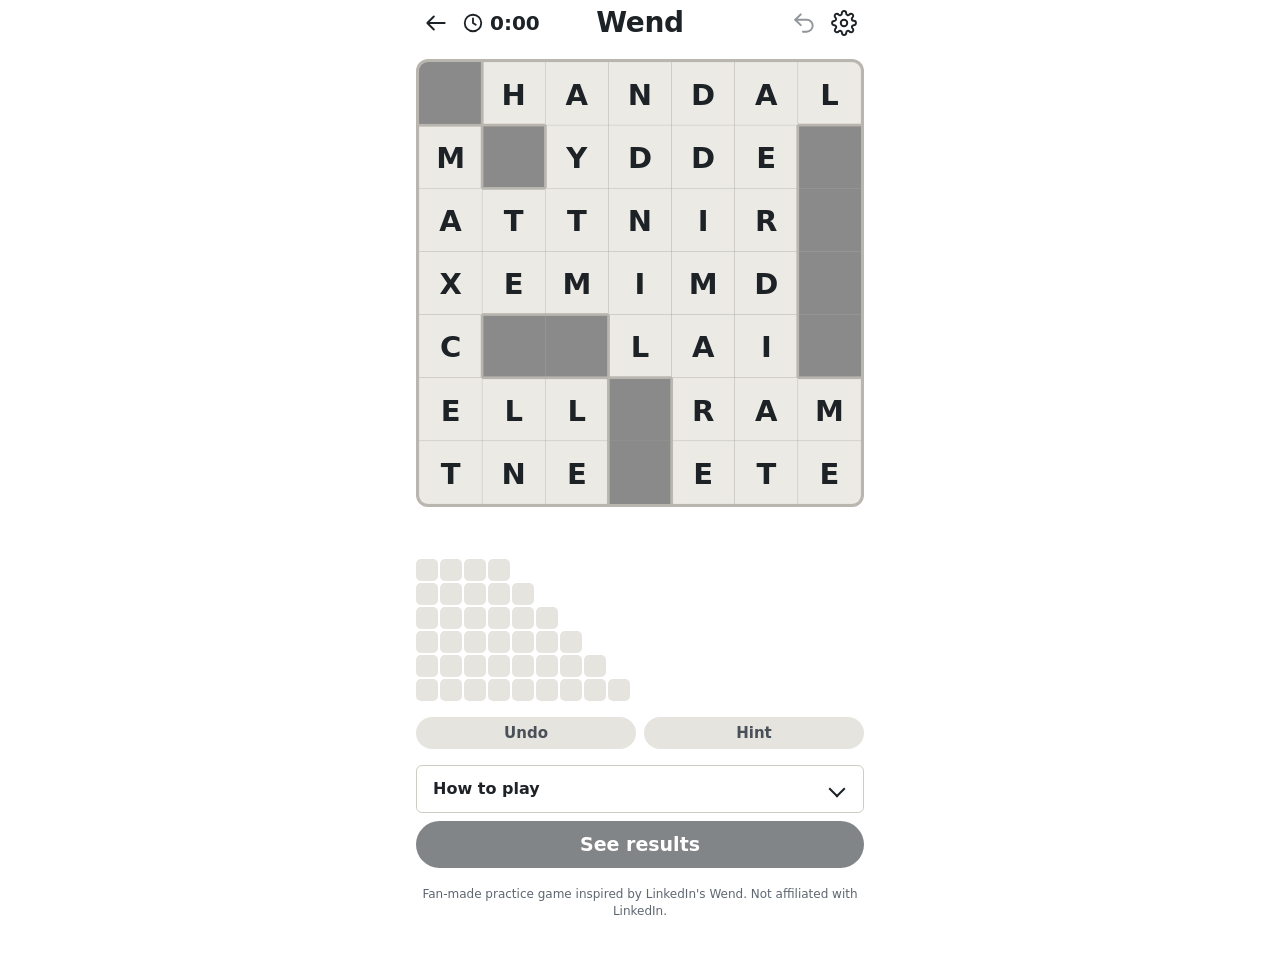
==== index.html @ 080f56b4 "Fix unsolvable boards: answers must be traceable only along their own tiles A word could be spelled " ====
<!doctype html>
<html lang="en">
<head>
<meta charset="utf-8">
<meta name="viewport" content="width=device-width, initial-scale=1, viewport-fit=cover">
<title>Wend</title>
<meta name="description" content="A daily word-path puzzle. Trace words through the grid so every tile is used exactly once.">
<meta name="color-scheme" content="dark light">
<link rel="stylesheet" href="src/style.css">
</head>
<body>
<main class="app">
  <header class="top">
    <div class="left">
      <button id="backBtn" class="icon-btn" aria-label="Choose puzzle">
        <svg viewBox="0 0 24 24" width="26" height="26" fill="none" stroke="currentColor" stroke-width="1.8" stroke-linecap="round" stroke-linejoin="round" aria-hidden="true"><path d="M20 12H4M10 6l-6 6 6 6"/></svg>
      </button>
      <div class="timer-wrap" aria-label="Elapsed time">
        <svg viewBox="0 0 24 24" width="22" height="22" fill="none" stroke="currentColor" stroke-width="2" stroke-linecap="round" aria-hidden="true"><circle cx="12" cy="12" r="9"/><path d="M12 7v5l3 2"/></svg>
        <span id="timer" class="timer">0:00</span>
      </div>
    </div>
    <h1>Wend</h1>
    <div class="right">
      <button id="undoIcon" class="icon-btn muted" aria-label="Undo">
        <svg viewBox="0 0 24 24" width="26" height="26" fill="none" stroke="currentColor" stroke-width="1.8" stroke-linecap="round" stroke-linejoin="round" aria-hidden="true"><path d="M9 14L4 9l5-5"/><path d="M4 9h10.5a5.5 5.5 0 0 1 0 11H11"/></svg>
      </button>
      <button id="settingsBtn" class="icon-btn" aria-label="Settings and puzzle choice">
        <svg viewBox="0 0 24 24" width="26" height="26" fill="none" stroke="currentColor" stroke-width="1.8" stroke-linecap="round" stroke-linejoin="round" aria-hidden="true"><circle cx="12" cy="12" r="3"/><path d="M19.4 15a1.7 1.7 0 0 0 .3 1.8l.1.1a2 2 0 1 1-2.8 2.8l-.1-.1a1.7 1.7 0 0 0-1.8-.3 1.7 1.7 0 0 0-1 1.5V21a2 2 0 1 1-4 0v-.1a1.7 1.7 0 0 0-1.1-1.5 1.7 1.7 0 0 0-1.8.3l-.1.1a2 2 0 1 1-2.8-2.8l.1-.1a1.7 1.7 0 0 0 .3-1.8 1.7 1.7 0 0 0-1.5-1H3a2 2 0 1 1 0-4h.1a1.7 1.7 0 0 0 1.5-1.1 1.7 1.7 0 0 0-.3-1.8l-.1-.1a2 2 0 1 1 2.8-2.8l.1.1a1.7 1.7 0 0 0 1.8.3H9a1.7 1.7 0 0 0 1-1.5V3a2 2 0 1 1 4 0v.1a1.7 1.7 0 0 0 1 1.5 1.7 1.7 0 0 0 1.8-.3l.1-.1a2 2 0 1 1 2.8 2.8l-.1.1a1.7 1.7 0 0 0-.3 1.8V9a1.7 1.7 0 0 0 1.5 1H21a2 2 0 1 1 0 4h-.1a1.7 1.7 0 0 0-1.5 1z"/></svg>
      </button>
    </div>
  </header>

  <section class="frame" id="frame">
    <svg id="board" class="board" role="group" aria-label="Letter grid"></svg>
    <div id="toast" class="toast" role="status" aria-live="polite"></div>
  </section>

  <p id="current" class="current" aria-live="polite">&nbsp;</p>

  <section id="slots" class="slots" aria-label="Words to find"></section>

  <section class="actions">
    <button id="undoBtn" class="pill">Undo</button>
    <button id="hintBtn" class="pill">Hint</button>
  </section>

  <details class="how">
    <summary>How to play</summary>
    <ul>
      <li>Drag (or tap) neighbouring tiles &mdash; up, down, left or right, never diagonally &mdash; to trace a word.</li>
      <li>The tiles under the grid show how many words to find and how long each is.</li>
      <li>Every open tile must be used <b>exactly once</b>. No overlaps, no leftovers.</li>
      <li>When you let go, a real word of a free length locks in. Tap a placed word to take it back.</li>
      <li>Tap mode: tap tiles to build a path, then tap the last tile again (or press Enter) to submit.</li>
    </ul>
  </details>

  <button id="resultsBtn" class="results" disabled>See results</button>
  <p class="foot">Fan-made practice game inspired by LinkedIn's Wend. Not affiliated with LinkedIn.</p>
</main>

<dialog id="settingsDlg">
  <h2>Puzzle</h2>
  <nav class="modes" id="modes" aria-label="Puzzle mode">
    <button data-mode="daily" class="active">Daily</button>
    <button data-mode="easy">Easy</button>
    <button data-mode="medium">Medium</button>
    <button data-mode="hard">Hard</button>
  </nav>
  <div class="dlg-actions">
    <button id="newBtn" hidden>New puzzle</button>
    <form method="dialog"><button>Close</button></form>
  </div>
</dialog>

<dialog id="winDlg">
  <h2>Solved!</h2>
  <p id="winStats"></p>
  <pre id="shareText" class="share"></pre>
  <div class="dlg-actions">
    <button id="shareBtn" class="primary">Copy result</button>
    <form method="dialog"><button>Close</button></form>
  </div>
</dialog>

<script src="data/words.js"></script>
<script src="data/puzzles.js"></script>
<script src="src/generator.js"></script>
<script src="src/game.js"></script>
</body>
</html>
---- src/style.css ----
:root {
  --bg: #ffffff;
  --outer: #ffffff;
  --text: #1d2226;
  --muted: #5e6670;
  --surface: #f3f2ef;
  --pill: #e6e4df;
  --pill-text: #4a5058;
  --line: #cfccc5;
  --frame: #b9b6af;
  --cell: #eceae5;
  --grid: rgba(0, 0, 0, .08);
  --blocked: #8a8a8a;
  --letter: #1d2226;
  --on-pill: #14181c;
  --ok: #1a9a78;
  --accent: #0a66c2;
  --accent-text: #fff;
  --results-bg: #1d2226;
  --results-text: #fff;
  --c0: #00b4d8; --c1: #f58a00; --c2: #a259e6; --c3: #4fbf1a; --c4: #f43f6e; --c5: #6b6bf2;
}
@media (prefers-color-scheme: dark) {
  :root {
    --outer: #000; --bg: #1b1f23; --text: #f1f3f5; --muted: #9aa4af; --surface: #23282d; --pill: #34383d; --pill-text: #8d949c;
    --line: #3a4046; --frame: #e8e8e8; --cell: #20252a; --grid: rgba(255, 255, 255, .08); --blocked: #6b6b6b;
    --letter: #f1f3f5; --ok: #38d9a9; --accent: #70b5f9; --accent-text: #0b1f33;
    --results-bg: #c4c5c7; --results-text: #14181c;
  }
}
/* Region tint behind each word: its colour mixed into the page background. */
:root { --t0: color-mix(in srgb, var(--c0) 30%, var(--bg)); --t1: color-mix(in srgb, var(--c1) 30%, var(--bg));
        --t2: color-mix(in srgb, var(--c2) 30%, var(--bg)); --t3: color-mix(in srgb, var(--c3) 30%, var(--bg));
        --t4: color-mix(in srgb, var(--c4) 30%, var(--bg)); --t5: color-mix(in srgb, var(--c5) 30%, var(--bg)); }

* { box-sizing: border-box; }
html, body { margin: 0; background: var(--outer); color: var(--text); }
body { font: 16px/1.4 system-ui, -apple-system, "Segoe UI", Roboto, sans-serif; -webkit-tap-highlight-color: transparent; }

.app { max-width: 480px; min-height: 100vh; margin: 0 auto; padding: 0 16px 24px; padding-bottom: calc(24px + env(safe-area-inset-bottom)); background: var(--bg); border-radius: 16px 16px 0 0; }

.top { position: relative; display: flex; align-items: center; justify-content: space-between; height: 46px; margin-bottom: 13px; }
.top .left, .top .right { display: flex; align-items: center; gap: 4px; }
.top .right { justify-self: end; gap: 0; }
h1 { position: absolute; left: 50%; top: 50%; transform: translate(-50%, -50%); margin: 0; font-size: 28px; font-weight: 800; letter-spacing: -0.01em; }
.timer-wrap { display: flex; align-items: center; gap: 6px; margin-left: 2px; color: var(--text); }
.timer { font-size: 20px; font-weight: 700; font-variant-numeric: tabular-nums; }
.icon-btn { width: 40px; height: 40px; border: 0; background: transparent; color: var(--text); cursor: pointer; display: grid; place-items: center; border-radius: 50%; padding: 0; }
.icon-btn.muted { color: var(--pill-text); }
.icon-btn:disabled { opacity: .6; cursor: default; }

.frame { position: relative; padding: 3px; background: var(--frame); border-radius: 12px; touch-action: none; margin-top: 0; }
.board { display: block; width: 100%; height: auto; border-radius: 9px; overflow: hidden; user-select: none; -webkit-user-select: none; background: var(--frame); }
.board > *:not(.tile), .board text, .board g { pointer-events: none; }
.board .tile { stroke: var(--grid); stroke-width: 1; }
.board .tile.blocked { stroke: none; }
.board .tile.blocked { stroke: none; }
.board .pill-path { fill: none; stroke-width: 64; stroke-linecap: round; stroke-linejoin: round; }
.board .pill-dot { stroke: none; }
.board .ring { fill: none; stroke-width: 3; }
.board .chev { fill: none; stroke: var(--on-pill); stroke-opacity: .55; stroke-width: 5; stroke-linecap: round; stroke-linejoin: round; }
.board .letter { font: 800 46px system-ui, -apple-system, "Segoe UI", Roboto, sans-serif; text-anchor: middle; dominant-baseline: central; fill: var(--letter); }
.board .letter.on { fill: var(--on-pill); }
.board .badge-bg { fill: var(--bg); stroke-width: 5; }
.board .badge-check { fill: none; stroke: var(--ok); stroke-width: 6; stroke-linecap: round; stroke-linejoin: round; }
.board .hint-ring { fill: none; stroke: var(--accent); stroke-width: 6; stroke-dasharray: 14 10; }
.board .trace { opacity: .9; }
.board .shake { animation: shake .3s; }
@keyframes shake { 25% { transform: translateX(-6px); } 75% { transform: translateX(6px); } }
@media (prefers-reduced-motion: reduce) { .board .shake { animation: none; } }

.toast {
  position: absolute; left: 50%; top: calc(100% + 8px); transform: translateX(-50%); z-index: 2; padding: 6px 14px;
  background: var(--text); color: var(--bg); border-radius: 999px; font-size: 14px; font-weight: 600;
  opacity: 0; pointer-events: none; transition: opacity .15s; white-space: nowrap;
}
.toast.show { opacity: 1; }

.current { height: 30px; margin: 22px 0 0; text-align: center; font-size: 18px; font-weight: 800; letter-spacing: .14em; }

.slots { display: flex; flex-direction: column; gap: 2px; align-items: flex-start; min-height: 40px; }
.slot { display: flex; align-items: center; gap: 2px; padding: 0; border: 0; background: none; font: inherit; color: inherit; cursor: default; }
.slot .cell { width: 22px; height: 22px; border-radius: 5px; background: var(--pill); display: grid; place-items: center; font-weight: 800; font-size: 14px; line-height: 1; color: var(--on-pill); }
.slot.filled { cursor: pointer; }
.slot .check { width: 16px; height: 16px; margin-left: 8px; color: var(--ok); }

.actions { display: flex; gap: 8px; margin-top: 16px; }
.pill { flex: 1; height: 32px; border-radius: 999px; border: 0; background: var(--pill); color: var(--pill-text); font: inherit; font-weight: 700; font-size: 15px; cursor: pointer; padding: 0; }
.pill:hover:not(:disabled) { color: var(--text); }
.pill:disabled { cursor: default; }

.how { margin-top: 16px; border: 1px solid var(--line); border-radius: 6px; padding: 0 16px; }
.how summary { min-height: 46px; display: flex; align-items: center; justify-content: space-between; font-weight: 700; font-size: 16px; cursor: pointer; list-style: none; }
.how summary::-webkit-details-marker { display: none; }
.how summary::after { content: ""; width: 10px; height: 10px; border-right: 2px solid currentColor; border-bottom: 2px solid currentColor; transform: rotate(45deg); margin-right: 4px; transition: transform .15s; }
.how[open] summary::after { transform: rotate(-135deg); }
.how ul { margin: 0 0 14px; padding-left: 20px; color: var(--muted); font-size: 15px; }

.results { display: block; width: 100%; margin-top: 8px; height: 47px; border: 0; border-radius: 999px; background: var(--results-bg); color: var(--results-text); font: inherit; font-weight: 800; font-size: 19px; cursor: pointer; padding: 0; }
.results:disabled { opacity: .55; cursor: default; }
.foot { color: var(--muted); font-size: 12px; text-align: center; margin-top: 18px; }

button:focus-visible, summary:focus-visible { outline: 3px solid var(--accent); outline-offset: 2px; }

dialog { border: 1px solid var(--line); border-radius: 16px; background: var(--surface); color: var(--text); max-width: min(92vw, 420px); padding: 20px; }
dialog::backdrop { background: rgba(0, 0, 0, .6); }
dialog h2 { margin-top: 0; }
.modes { display: grid; grid-template-columns: 1fr 1fr; gap: 8px; margin-bottom: 14px; }
.modes button, .dlg-actions button { min-height: 44px; padding: 8px 14px; border-radius: 999px; border: 0; background: var(--pill); color: var(--text); font: inherit; font-weight: 600; cursor: pointer; width: 100%; }
.modes button.active, button.primary { background: var(--accent); color: var(--accent-text); }
.dlg-actions { display: flex; gap: 8px; }
.dlg-actions form { flex: 1; display: flex; }
.share { background: var(--bg); padding: 12px; border-radius: 10px; white-space: pre-wrap; font: 14px/1.5 ui-monospace, monospace; }
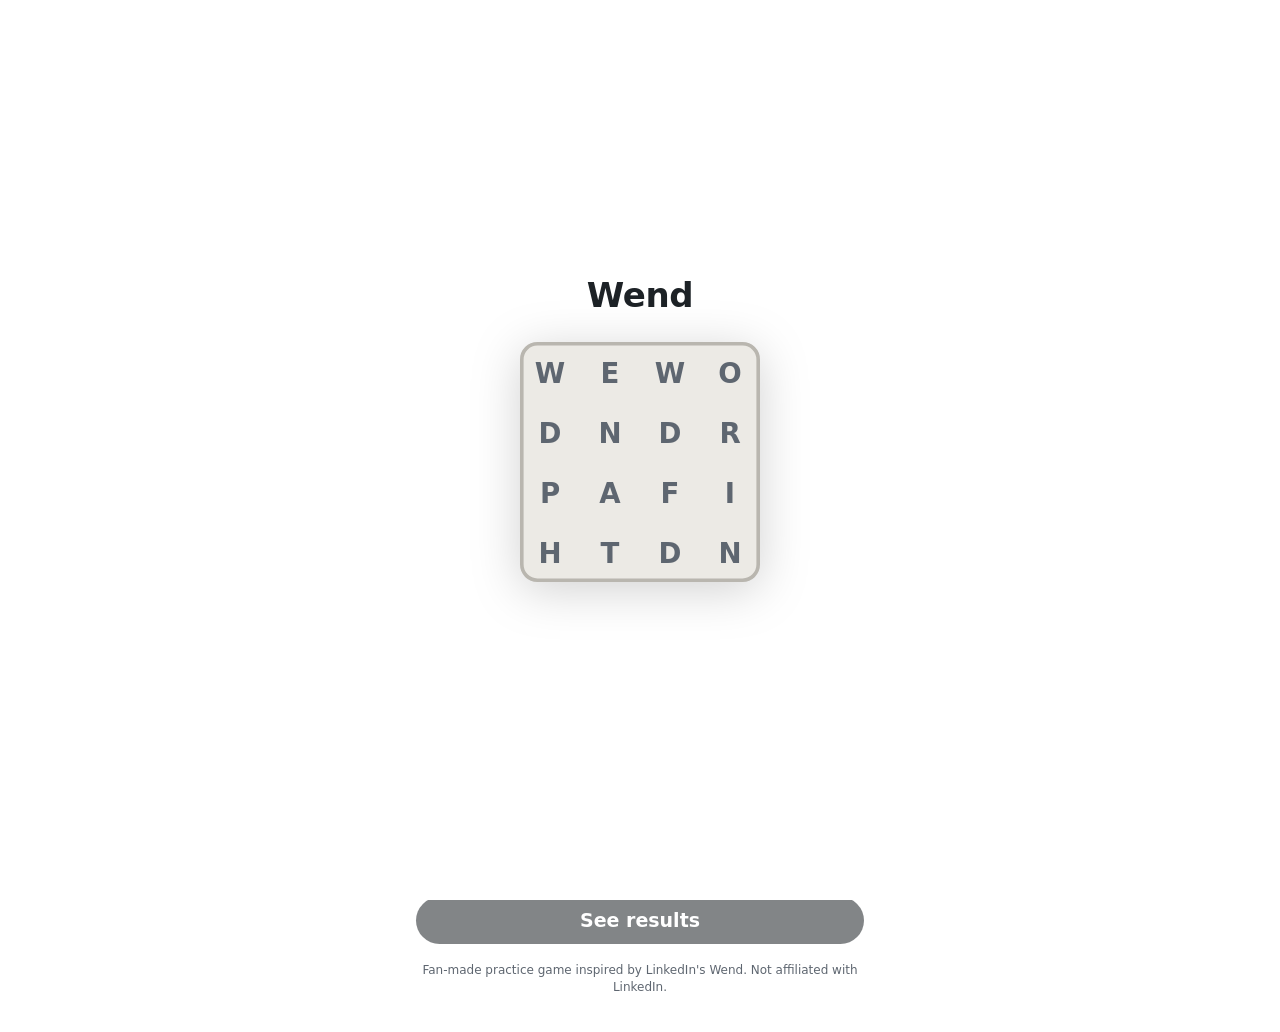
==== commit b3b06155: "Engaging UI: loading screen, easier drag, installable app, no blurry top - Loading screen: four word" ====
--- a/index.html
+++ b/index.html
@@ -2,14 +2,79 @@
 <html lang="en">
 <head>
 <meta charset="utf-8">
-<meta name="viewport" content="width=device-width, initial-scale=1, viewport-fit=cover">
+<meta name="viewport" content="width=device-width, initial-scale=1, viewport-fit=cover, user-scalable=no">
 <title>Wend</title>
 <meta name="description" content="A daily word-path puzzle. Trace words through the grid so every tile is used exactly once.">
 <meta name="color-scheme" content="dark light">
+<meta name="theme-color" content="#ffffff" media="(prefers-color-scheme: light)">
+<meta name="theme-color" content="#1b1f23" media="(prefers-color-scheme: dark)">
+<!-- Installed web app (Add to Home Screen): full screen, content drawn under a see-through status bar -->
+<meta name="apple-mobile-web-app-capable" content="yes">
+<meta name="mobile-web-app-capable" content="yes">
+<meta name="apple-mobile-web-app-title" content="Wend">
+<meta name="apple-mobile-web-app-status-bar-style" content="black-translucent">
+<link rel="manifest" href="manifest.webmanifest">
+<link rel="icon" type="image/png" href="icons/icon-192.png">
+<link rel="apple-touch-icon" href="icons/apple-touch-icon.png">
 <link rel="stylesheet" href="src/style.css">
+<script>
+  // Installed-app mode always uses the dark look (the status bar text is light there).
+  if (window.navigator.standalone || (window.matchMedia && matchMedia('(display-mode: standalone)').matches)) {
+    document.documentElement.classList.add('standalone', 'dark');
+  }
+</script>
 </head>
 <body>
-<main class="app">
+
+<!-- Loading screen: four words wend around a 4x4 board, one colour at a time, until every tile is used. -->
+<div id="loader" class="loader" role="status" aria-live="polite">
+  <div class="loader-inner">
+    <div class="loader-title">Wend</div>
+    <svg class="loader-board" viewBox="0 0 400 400" aria-hidden="true">
+      <rect x="3" y="3" width="394" height="394" rx="26" class="lb-frame"/>
+      <g class="lb lb0">
+        <rect x="0" y="0" width="200" height="200" class="lb-tint t0"/>
+        <polyline pathLength="1" points="50,50 150,50 150,150 50,150" class="lb-snake s0"/>
+        <text x="50" y="52">W</text>
+        <text x="150" y="52">E</text>
+        <text x="150" y="152">N</text>
+        <text x="50" y="152">D</text>
+      </g>
+      <g class="lb lb1">
+        <rect x="200" y="0" width="200" height="200" class="lb-tint t1"/>
+        <polyline pathLength="1" points="250,50 350,50 350,150 250,150" class="lb-snake s1"/>
+        <text x="250" y="52">W</text>
+        <text x="350" y="52">O</text>
+        <text x="350" y="152">R</text>
+        <text x="250" y="152">D</text>
+      </g>
+      <g class="lb lb2">
+        <rect x="0" y="200" width="200" height="200" class="lb-tint t2"/>
+        <polyline pathLength="1" points="50,250 150,250 150,350 50,350" class="lb-snake s2"/>
+        <text x="50" y="252">P</text>
+        <text x="150" y="252">A</text>
+        <text x="150" y="352">T</text>
+        <text x="50" y="352">H</text>
+      </g>
+      <g class="lb lb3">
+        <rect x="200" y="200" width="200" height="200" class="lb-tint t3"/>
+        <polyline pathLength="1" points="250,250 350,250 350,350 250,350" class="lb-snake s3"/>
+        <text x="250" y="252">F</text>
+        <text x="350" y="252">I</text>
+        <text x="350" y="352">N</text>
+        <text x="250" y="352">D</text>
+      </g>
+    </svg>
+    <div class="loader-tag" aria-hidden="true">
+      <span>Wending your words&hellip;</span>
+      <span>Hiding the decoys&hellip;</span>
+      <span>Bending the paths&hellip;</span>
+      <span>Using every tile once&hellip;</span>
+    </div>
+  </div>
+</div>
+
+<main class="app" id="app">
   <header class="top">
     <div class="left">
       <button id="backBtn" class="icon-btn" aria-label="Choose puzzle">
@@ -31,12 +96,22 @@
     </div>
   </header>
 
+  <div class="progress" aria-live="polite">
+    <div id="progBar" class="prog-bar" aria-hidden="true"></div>
+    <span id="progText" class="prog-text"></span>
+  </div>
+
   <section class="frame" id="frame">
     <svg id="board" class="board" role="group" aria-label="Letter grid"></svg>
     <div id="toast" class="toast" role="status" aria-live="polite"></div>
   </section>
 
-  <p id="current" class="current" aria-live="polite">&nbsp;</p>
+  <div class="current-row">
+    <p id="current" class="current" aria-live="polite">Drag across tiles to spell a word</p>
+    <button id="clearChip" class="clear-chip" aria-label="Clear current word" hidden>
+      <svg viewBox="0 0 24 24" width="16" height="16" fill="none" stroke="currentColor" stroke-width="3" stroke-linecap="round" aria-hidden="true"><path d="M6 6l12 12M18 6L6 18"/></svg>
+    </button>
+  </div>
 
   <section id="slots" class="slots" aria-label="Words to find"></section>
 
@@ -48,17 +123,19 @@
   <details class="how">
     <summary>How to play</summary>
     <ul>
-      <li>Drag (or tap) neighbouring tiles &mdash; up, down, left or right, never diagonally &mdash; to trace a word.</li>
-      <li>The tiles under the grid show how many words to find and how long each is.</li>
-      <li>Every open tile must be used <b>exactly once</b>. No overlaps, no leftovers.</li>
-      <li>When you let go, a real word of a free length locks in. Tap a placed word to take it back.</li>
-      <li>Tap mode: tap tiles to build a path, then tap the last tile again (or press Enter) to submit.</li>
+      <li>Drag across neighbouring tiles &mdash; up, down, left or right, never diagonally &mdash; and let go to place the word.</li>
+      <li>It fills the slot with that many letters. Only the <b>correct</b> word gets a green check and locks in.</li>
+      <li>Every open tile is used <b>exactly once</b>. No overlaps, no leftovers.</li>
+      <li>Wrong word? Tap it (on the board or in its slot) to remove it, or just trace a new one over it.</li>
+      <li>Prefer tapping? Tap tiles one by one, then tap the last tile again to place it.</li>
     </ul>
   </details>
 
   <button id="resultsBtn" class="results" disabled>See results</button>
   <p class="foot">Fan-made practice game inspired by LinkedIn's Wend. Not affiliated with LinkedIn.</p>
 </main>
+
+<canvas id="confetti" class="confetti" aria-hidden="true"></canvas>
 
 <dialog id="settingsDlg">
   <h2>Puzzle</h2>
@@ -68,6 +145,10 @@
     <button data-mode="medium">Medium</button>
     <button data-mode="hard">Hard</button>
   </nav>
+  <div class="toggles">
+    <label class="toggle"><input type="checkbox" id="soundToggle" checked><span>Sound</span></label>
+    <label class="toggle"><input type="checkbox" id="hapticToggle" checked><span>Vibration</span></label>
+  </div>
   <div class="dlg-actions">
     <button id="newBtn" hidden>New puzzle</button>
     <form method="dialog"><button>Close</button></form>
--- a/src/style.css
+++ b/src/style.css
@@ -1,6 +1,5 @@
 :root {
   --bg: #ffffff;
-  --outer: #ffffff;
   --text: #1d2226;
   --muted: #5e6670;
   --surface: #f3f2ef;
@@ -22,72 +21,119 @@
 }
 @media (prefers-color-scheme: dark) {
   :root {
-    --outer: #000; --bg: #1b1f23; --text: #f1f3f5; --muted: #9aa4af; --surface: #23282d; --pill: #34383d; --pill-text: #8d949c;
+    --bg: #1b1f23; --text: #f1f3f5; --muted: #9aa4af; --surface: #23282d; --pill: #34383d; --pill-text: #8d949c;
     --line: #3a4046; --frame: #e8e8e8; --cell: #20252a; --grid: rgba(255, 255, 255, .08); --blocked: #6b6b6b;
     --letter: #f1f3f5; --ok: #38d9a9; --accent: #70b5f9; --accent-text: #0b1f33;
     --results-bg: #c4c5c7; --results-text: #14181c;
   }
 }
+/* Installed app: always dark (the status bar text is light there). */
+:root.dark {
+  --bg: #1b1f23; --text: #f1f3f5; --muted: #9aa4af; --surface: #23282d; --pill: #34383d; --pill-text: #8d949c;
+  --line: #3a4046; --frame: #e8e8e8; --cell: #20252a; --grid: rgba(255, 255, 255, .08); --blocked: #6b6b6b;
+  --letter: #f1f3f5; --ok: #38d9a9; --accent: #70b5f9; --accent-text: #0b1f33;
+  --results-bg: #c4c5c7; --results-text: #14181c; color-scheme: dark;
+}
 /* Region tint behind each word: its colour mixed into the page background. */
-:root { --t0: color-mix(in srgb, var(--c0) 30%, var(--bg)); --t1: color-mix(in srgb, var(--c1) 30%, var(--bg));
-        --t2: color-mix(in srgb, var(--c2) 30%, var(--bg)); --t3: color-mix(in srgb, var(--c3) 30%, var(--bg));
-        --t4: color-mix(in srgb, var(--c4) 30%, var(--bg)); --t5: color-mix(in srgb, var(--c5) 30%, var(--bg)); }
+:root, :root.dark { --t0: color-mix(in srgb, var(--c0) 30%, var(--bg)); --t1: color-mix(in srgb, var(--c1) 30%, var(--bg));
+  --t2: color-mix(in srgb, var(--c2) 30%, var(--bg)); --t3: color-mix(in srgb, var(--c3) 30%, var(--bg));
+  --t4: color-mix(in srgb, var(--c4) 30%, var(--bg)); --t5: color-mix(in srgb, var(--c5) 30%, var(--bg)); }
 
 * { box-sizing: border-box; }
-html, body { margin: 0; background: var(--outer); color: var(--text); }
-body { font: 16px/1.4 system-ui, -apple-system, "Segoe UI", Roboto, sans-serif; -webkit-tap-highlight-color: transparent; }
-
-.app { max-width: 480px; min-height: 100vh; margin: 0 auto; padding: 0 16px 24px; padding-bottom: calc(24px + env(safe-area-inset-bottom)); background: var(--bg); border-radius: 16px 16px 0 0; }
-
-.top { position: relative; display: flex; align-items: center; justify-content: space-between; height: 46px; margin-bottom: 13px; }
-.top .left, .top .right { display: flex; align-items: center; gap: 4px; }
-.top .right { justify-self: end; gap: 0; }
-h1 { position: absolute; left: 50%; top: 50%; transform: translate(-50%, -50%); margin: 0; font-size: 28px; font-weight: 800; letter-spacing: -0.01em; }
+html { background: var(--bg); -webkit-text-size-adjust: 100%; overscroll-behavior: none; }
+body { margin: 0; background: var(--bg); color: var(--text); overscroll-behavior: none;
+  font: 16px/1.4 system-ui, -apple-system, "Segoe UI", Roboto, sans-serif; -webkit-font-smoothing: antialiased;
+  -webkit-tap-highlight-color: transparent; -webkit-touch-callout: none; }
+button, .frame, .slots { touch-action: manipulation; }
+
+/* The safe-area inset keeps the header clear of the clock/notch when installed as an app. */
+.app { max-width: 480px; min-height: 100vh; min-height: 100dvh; margin: 0 auto; background: var(--bg);
+  padding: env(safe-area-inset-top) 16px calc(24px + env(safe-area-inset-bottom)); }
+
+/* Header. The title is centred with flexbox (no transform), so text stays pixel-sharp. */
+.top { position: relative; display: flex; align-items: center; justify-content: space-between; height: 56px; margin-bottom: 4px; }
+.top .left, .top .right { display: flex; align-items: center; gap: 4px; position: relative; z-index: 1; }
+.top .right { gap: 0; }
+h1 { position: absolute; inset: 0; margin: 0; display: flex; align-items: center; justify-content: center; pointer-events: none;
+  font-size: 28px; font-weight: 800; letter-spacing: -0.01em; }
 .timer-wrap { display: flex; align-items: center; gap: 6px; margin-left: 2px; color: var(--text); }
 .timer { font-size: 20px; font-weight: 700; font-variant-numeric: tabular-nums; }
-.icon-btn { width: 40px; height: 40px; border: 0; background: transparent; color: var(--text); cursor: pointer; display: grid; place-items: center; border-radius: 50%; padding: 0; }
+.icon-btn { width: 44px; height: 44px; border: 0; background: transparent; color: var(--text); cursor: pointer; display: grid; place-items: center; border-radius: 50%; padding: 0; transition: transform .1s, opacity .15s; }
+.icon-btn:active { transform: scale(.9); }
 .icon-btn.muted { color: var(--pill-text); }
-.icon-btn:disabled { opacity: .6; cursor: default; }
-
-.frame { position: relative; padding: 3px; background: var(--frame); border-radius: 12px; touch-action: none; margin-top: 0; }
+.icon-btn:disabled { opacity: .45; cursor: default; }
+.icon-btn:not(.muted):not(:disabled), .icon-btn.muted:not(:disabled) { opacity: 1; }
+#undoIcon:not(:disabled) { color: var(--text); }
+
+/* Progress: one segment per word, filled in that word's colour when found. */
+.progress { display: flex; align-items: center; gap: 10px; margin: 2px 2px 12px; }
+.prog-bar { flex: 1; display: flex; gap: 4px; }
+.prog-bar i { flex: 1; height: 6px; border-radius: 3px; background: var(--pill); transition: background .3s, transform .3s; }
+.prog-bar i.on { transform: scaleY(1.35); }
+.prog-text { font-size: 13px; font-weight: 700; color: var(--muted); font-variant-numeric: tabular-nums; min-width: 78px; text-align: right; }
+
+.frame { position: relative; padding: 3px; background: var(--frame); border-radius: 12px; touch-action: none; cursor: pointer; }
 .board { display: block; width: 100%; height: auto; border-radius: 9px; overflow: hidden; user-select: none; -webkit-user-select: none; background: var(--frame); }
 .board > *:not(.tile), .board text, .board g { pointer-events: none; }
-.board .tile { stroke: var(--grid); stroke-width: 1; }
-.board .tile.blocked { stroke: none; }
+.board .tile { stroke: var(--grid); stroke-width: 1; transition: fill .2s; }
 .board .tile.blocked { stroke: none; }
 .board .pill-path { fill: none; stroke-width: 64; stroke-linecap: round; stroke-linejoin: round; }
 .board .pill-dot { stroke: none; }
 .board .ring { fill: none; stroke-width: 3; }
 .board .chev { fill: none; stroke: var(--on-pill); stroke-opacity: .55; stroke-width: 5; stroke-linecap: round; stroke-linejoin: round; }
-.board .letter { font: 800 46px system-ui, -apple-system, "Segoe UI", Roboto, sans-serif; text-anchor: middle; dominant-baseline: central; fill: var(--letter); }
+.board .letter { font: 800 46px system-ui, -apple-system, "Segoe UI", Roboto, sans-serif; text-anchor: middle; dominant-baseline: central; fill: var(--letter); transform-box: fill-box; transform-origin: center; }
 .board .letter.on { fill: var(--on-pill); }
 .board .badge-bg { fill: var(--bg); stroke-width: 5; }
 .board .badge-check { fill: none; stroke: var(--ok); stroke-width: 6; stroke-linecap: round; stroke-linejoin: round; }
-.board .hint-ring { fill: none; stroke: var(--accent); stroke-width: 6; stroke-dasharray: 14 10; }
-.board .trace { opacity: .9; }
-.board .shake { animation: shake .3s; }
-@keyframes shake { 25% { transform: translateX(-6px); } 75% { transform: translateX(6px); } }
-@media (prefers-reduced-motion: reduce) { .board .shake { animation: none; } }
+.board .hint-ring { fill: none; stroke: var(--accent); stroke-width: 6; stroke-dasharray: 14 10; animation: hint-pulse 1s ease-in-out infinite; transform-box: fill-box; transform-origin: center; }
+.board .trace { opacity: .92; }
+.board .shake { animation: shake .32s; }
+/* One-shot animations: each is only present in the render right after the event, so it plays once. */
+.board .pop { animation: pill-pop .4s cubic-bezier(.2, .9, .3, 1.2); }
+.board .bounce { animation: bounce .35s cubic-bezier(.2, .9, .3, 1.4); }
+.board .enter { animation: enter .22s ease-out; transform-box: fill-box; transform-origin: center; }
+.board .ripple { fill: none; stroke-width: 4; animation: ripple .5s ease-out forwards; transform-box: fill-box; transform-origin: center; }
+.board.win .letter { animation: wave .7s cubic-bezier(.2, .9, .3, 1.4) both; animation-delay: var(--d); }
+@keyframes shake { 20% { transform: translateX(-7px); } 60% { transform: translateX(7px); } }
+@keyframes pill-pop { 0% { stroke-width: 98; opacity: .5; } 100% { stroke-width: 64; opacity: 1; } }
+@keyframes bounce { 40% { transform: scale(1.3); } }
+@keyframes enter { from { transform: scale(.6); opacity: .4; } }
+@keyframes ripple { from { transform: scale(.7); opacity: .9; } to { transform: scale(1.5); opacity: 0; } }
+@keyframes wave { 40% { transform: translateY(-14px) scale(1.25); } }
+@keyframes hint-pulse { 50% { transform: scale(1.1); opacity: .6; } }
 
 .toast {
-  position: absolute; left: 50%; top: calc(100% + 8px); transform: translateX(-50%); z-index: 2; padding: 6px 14px;
+  position: absolute; left: 0; right: 0; margin: 0 auto; width: max-content; max-width: 92%; top: -6px; z-index: 3; padding: 6px 14px;
   background: var(--text); color: var(--bg); border-radius: 999px; font-size: 14px; font-weight: 600;
-  opacity: 0; pointer-events: none; transition: opacity .15s; white-space: nowrap;
-}
-.toast.show { opacity: 1; }
-
-.current { height: 30px; margin: 22px 0 0; text-align: center; font-size: 18px; font-weight: 800; letter-spacing: .14em; }
-
-.slots { display: flex; flex-direction: column; gap: 2px; align-items: flex-start; min-height: 40px; }
-.slot { display: flex; align-items: center; gap: 2px; padding: 0; border: 0; background: none; font: inherit; color: inherit; cursor: default; }
+  opacity: 0; transform: translateY(-96%); pointer-events: none; transition: opacity .15s, transform .15s;
+}
+.toast.show { opacity: 1; transform: translateY(-110%); }
+
+/* Live word chip: takes the colour of the slot the word would fill. */
+.current-row { display: flex; align-items: center; justify-content: center; gap: 8px; height: 40px; margin: 14px 0 6px; }
+.current { margin: 0; padding: 0 16px; line-height: 36px; border-radius: 999px; font-size: 14px; font-weight: 600; color: var(--muted); transition: background .12s, color .12s; }
+.current.active { font-size: 20px; font-weight: 800; letter-spacing: .14em; background: var(--chip, var(--pill)); color: var(--chip-text, var(--text)); }
+.current.active.fits { box-shadow: 0 0 0 3px color-mix(in srgb, var(--chip) 35%, transparent); }
+.clear-chip { width: 36px; height: 36px; border-radius: 50%; border: 0; background: var(--pill); color: var(--text); display: grid; place-items: center; cursor: pointer; animation: enter .18s ease-out; }
+.clear-chip:active { transform: scale(.9); }
+
+.slots { display: flex; flex-direction: column; gap: 3px; align-items: flex-start; min-height: 40px; }
+.slot { display: flex; align-items: center; gap: 2px; padding: 2px 0; border: 0; background: none; font: inherit; color: inherit; cursor: default; border-radius: 8px; }
 .slot .cell { width: 22px; height: 22px; border-radius: 5px; background: var(--pill); display: grid; place-items: center; font-weight: 800; font-size: 14px; line-height: 1; color: var(--on-pill); }
 .slot.filled { cursor: pointer; }
+.slot.wrong .cell { filter: saturate(.5) brightness(.9); }
 .slot .check { width: 16px; height: 16px; margin-left: 8px; color: var(--ok); }
+.slot .x { width: 14px; height: 14px; margin-left: 9px; color: var(--muted); }
+.slot.target .cell { animation: target .8s ease-in-out infinite; }
+.slot.fresh .cell { animation: drop .38s cubic-bezier(.2, .9, .3, 1.3) both; animation-delay: calc(var(--k) * 28ms); }
+.slot.fresh .check { animation: enter .3s .35s ease-out both; }
+@keyframes target { 50% { box-shadow: 0 0 0 2px var(--sc); } }
+@keyframes drop { from { transform: translateY(-10px) scale(.5); opacity: 0; } }
 
 .actions { display: flex; gap: 8px; margin-top: 16px; }
-.pill { flex: 1; height: 32px; border-radius: 999px; border: 0; background: var(--pill); color: var(--pill-text); font: inherit; font-weight: 700; font-size: 15px; cursor: pointer; padding: 0; }
-.pill:hover:not(:disabled) { color: var(--text); }
-.pill:disabled { cursor: default; }
+.pill { flex: 1; height: 40px; border-radius: 999px; border: 0; background: var(--pill); color: var(--text); font: inherit; font-weight: 700; font-size: 16px; cursor: pointer; padding: 0; transition: transform .1s, opacity .15s; }
+.pill:active:not(:disabled) { transform: scale(.97); }
+.pill:disabled { cursor: default; color: var(--pill-text); opacity: .75; }
 
 .how { margin-top: 16px; border: 1px solid var(--line); border-radius: 6px; padding: 0 16px; }
 .how summary { min-height: 46px; display: flex; align-items: center; justify-content: space-between; font-weight: 700; font-size: 16px; cursor: pointer; list-style: none; }
@@ -96,18 +142,78 @@
 .how[open] summary::after { transform: rotate(-135deg); }
 .how ul { margin: 0 0 14px; padding-left: 20px; color: var(--muted); font-size: 15px; }
 
-.results { display: block; width: 100%; margin-top: 8px; height: 47px; border: 0; border-radius: 999px; background: var(--results-bg); color: var(--results-text); font: inherit; font-weight: 800; font-size: 19px; cursor: pointer; padding: 0; }
+.results { display: block; width: 100%; margin-top: 8px; height: 47px; border: 0; border-radius: 999px; background: var(--results-bg); color: var(--results-text); font: inherit; font-weight: 800; font-size: 19px; cursor: pointer; padding: 0; transition: opacity .2s, transform .1s; }
 .results:disabled { opacity: .55; cursor: default; }
+.results.ready { animation: ready 1.4s ease-in-out infinite; }
+@keyframes ready { 50% { transform: scale(1.025); box-shadow: 0 0 0 6px color-mix(in srgb, var(--ok) 30%, transparent); } }
 .foot { color: var(--muted); font-size: 12px; text-align: center; margin-top: 18px; }
 
 button:focus-visible, summary:focus-visible { outline: 3px solid var(--accent); outline-offset: 2px; }
 
 dialog { border: 1px solid var(--line); border-radius: 16px; background: var(--surface); color: var(--text); max-width: min(92vw, 420px); padding: 20px; }
+dialog[open] { animation: dlg .22s ease-out; }
+@keyframes dlg { from { transform: translateY(12px) scale(.97); opacity: 0; } }
 dialog::backdrop { background: rgba(0, 0, 0, .6); }
 dialog h2 { margin-top: 0; }
 .modes { display: grid; grid-template-columns: 1fr 1fr; gap: 8px; margin-bottom: 14px; }
 .modes button, .dlg-actions button { min-height: 44px; padding: 8px 14px; border-radius: 999px; border: 0; background: var(--pill); color: var(--text); font: inherit; font-weight: 600; cursor: pointer; width: 100%; }
 .modes button.active, button.primary { background: var(--accent); color: var(--accent-text); }
+.toggles { display: flex; gap: 18px; margin: 4px 0 16px; }
+.toggle { display: flex; align-items: center; gap: 8px; font-weight: 600; cursor: pointer; }
+.toggle input { width: 20px; height: 20px; accent-color: var(--accent); }
 .dlg-actions { display: flex; gap: 8px; }
 .dlg-actions form { flex: 1; display: flex; }
 .share { background: var(--bg); padding: 12px; border-radius: 10px; white-space: pre-wrap; font: 14px/1.5 ui-monospace, monospace; }
+
+.confetti { position: fixed; inset: 0; width: 100%; height: 100%; pointer-events: none; z-index: 60; }
+
+/* ---------- Loading screen ---------- */
+.loader { position: fixed; inset: 0; z-index: 100; display: grid; place-items: center; background: var(--bg);
+  transition: opacity .5s ease, transform .5s ease; }
+.loader.hide { opacity: 0; transform: scale(1.04); pointer-events: none; }
+.loader.hide * { animation-play-state: paused !important; }
+.loader[hidden] { display: none; }
+.loader-inner { display: flex; flex-direction: column; align-items: center; gap: 22px; padding: 24px; }
+.loader-title { font-size: 34px; font-weight: 800; letter-spacing: -0.01em; }
+.loader-board { width: min(58vw, 240px); height: auto; filter: drop-shadow(0 8px 24px rgba(0, 0, 0, .18)); }
+.lb-frame { fill: var(--cell); stroke: var(--frame); stroke-width: 6; }
+.lb-tint { opacity: 0; }
+.lb-snake { fill: none; stroke-width: 64; stroke-linecap: round; stroke-linejoin: round; stroke-dasharray: 1; stroke-dashoffset: 1; opacity: 0; }
+.lb text { font: 800 46px system-ui, -apple-system, "Segoe UI", Roboto, sans-serif; text-anchor: middle; dominant-baseline: central; fill: var(--muted); }
+.s0 { stroke: var(--c4); } .s1 { stroke: var(--c0); } .s2 { stroke: var(--c2); } .s3 { stroke: var(--c1); }
+.t0 { fill: var(--t4); } .t1 { fill: var(--t0); } .t2 { fill: var(--t2); } .t3 { fill: var(--t1); }
+/* One 3.8s loop: each word wends around its block in turn, then the board resets. */
+.s0 { animation: draw0 3.8s ease-in-out infinite; } .s1 { animation: draw1 3.8s ease-in-out infinite; }
+.s2 { animation: draw2 3.8s ease-in-out infinite; } .s3 { animation: draw3 3.8s ease-in-out infinite; }
+.lb0 .lb-tint { animation: tint0 3.8s infinite; } .lb1 .lb-tint { animation: tint1 3.8s infinite; }
+.lb2 .lb-tint { animation: tint2 3.8s infinite; } .lb3 .lb-tint { animation: tint3 3.8s infinite; }
+.lb0 text { animation: ink0 3.8s infinite; } .lb1 text { animation: ink1 3.8s infinite; }
+.lb2 text { animation: ink2 3.8s infinite; } .lb3 text { animation: ink3 3.8s infinite; }
+@keyframes draw0 { 0%, 4% { stroke-dashoffset: 1; opacity: 0; } 4.5% { opacity: 1; } 18% { stroke-dashoffset: 0; opacity: 1; } 88% { stroke-dashoffset: 0; opacity: 1; } 97%, 100% { stroke-dashoffset: 0; opacity: 0; } }
+@keyframes draw1 { 0%, 22% { stroke-dashoffset: 1; opacity: 0; } 22.5% { opacity: 1; } 36% { stroke-dashoffset: 0; opacity: 1; } 88% { stroke-dashoffset: 0; opacity: 1; } 97%, 100% { stroke-dashoffset: 0; opacity: 0; } }
+@keyframes draw2 { 0%, 40% { stroke-dashoffset: 1; opacity: 0; } 40.5% { opacity: 1; } 54% { stroke-dashoffset: 0; opacity: 1; } 88% { stroke-dashoffset: 0; opacity: 1; } 97%, 100% { stroke-dashoffset: 0; opacity: 0; } }
+@keyframes draw3 { 0%, 58% { stroke-dashoffset: 1; opacity: 0; } 58.5% { opacity: 1; } 72% { stroke-dashoffset: 0; opacity: 1; } 88% { stroke-dashoffset: 0; opacity: 1; } 97%, 100% { stroke-dashoffset: 0; opacity: 0; } }
+@keyframes tint0 { 0%, 14% { opacity: 0; } 20%, 88% { opacity: 1; } 97%, 100% { opacity: 0; } }
+@keyframes tint1 { 0%, 32% { opacity: 0; } 38%, 88% { opacity: 1; } 97%, 100% { opacity: 0; } }
+@keyframes tint2 { 0%, 50% { opacity: 0; } 56%, 88% { opacity: 1; } 97%, 100% { opacity: 0; } }
+@keyframes tint3 { 0%, 68% { opacity: 0; } 74%, 88% { opacity: 1; } 97%, 100% { opacity: 0; } }
+@keyframes ink0 { 0%, 5% { fill: var(--muted); } 12%, 88% { fill: #14181c; } 97%, 100% { fill: var(--muted); } }
+@keyframes ink1 { 0%, 23% { fill: var(--muted); } 30%, 88% { fill: #14181c; } 97%, 100% { fill: var(--muted); } }
+@keyframes ink2 { 0%, 41% { fill: var(--muted); } 48%, 88% { fill: #14181c; } 97%, 100% { fill: var(--muted); } }
+@keyframes ink3 { 0%, 59% { fill: var(--muted); } 66%, 88% { fill: #14181c; } 97%, 100% { fill: var(--muted); } }
+.loader-tag { position: relative; height: 24px; width: 260px; text-align: center; color: var(--muted); font-weight: 600; font-size: 15px; }
+.loader-tag span { position: absolute; left: 0; right: 0; opacity: 0; }
+.loader-tag span:nth-child(1) { animation: tag0 3.8s infinite; } .loader-tag span:nth-child(2) { animation: tag1 3.8s infinite; }
+.loader-tag span:nth-child(3) { animation: tag2 3.8s infinite; } .loader-tag span:nth-child(4) { animation: tag3 3.8s infinite; }
+@keyframes tag0 { 0% { opacity: 1; } 19%, 100% { opacity: 0; } }
+@keyframes tag1 { 0%, 19% { opacity: 0; } 23%, 37% { opacity: 1; } 41%, 100% { opacity: 0; } }
+@keyframes tag2 { 0%, 37% { opacity: 0; } 41%, 55% { opacity: 1; } 59%, 100% { opacity: 0; } }
+@keyframes tag3 { 0%, 55% { opacity: 0; } 59%, 92% { opacity: 1; } 97%, 100% { opacity: 0; } }
+
+@media (prefers-reduced-motion: reduce) {
+  .lb-snake { animation: none !important; opacity: 1; stroke-dashoffset: 0; }
+  .lb-tint { animation: none !important; opacity: 1; }
+  .lb text { animation: none !important; fill: #14181c; }
+  .loader-tag span { animation: none !important; } .loader-tag span:last-child { opacity: 1; }
+  .board *, .slot *, .results, dialog[open], .clear-chip { animation: none !important; }
+}
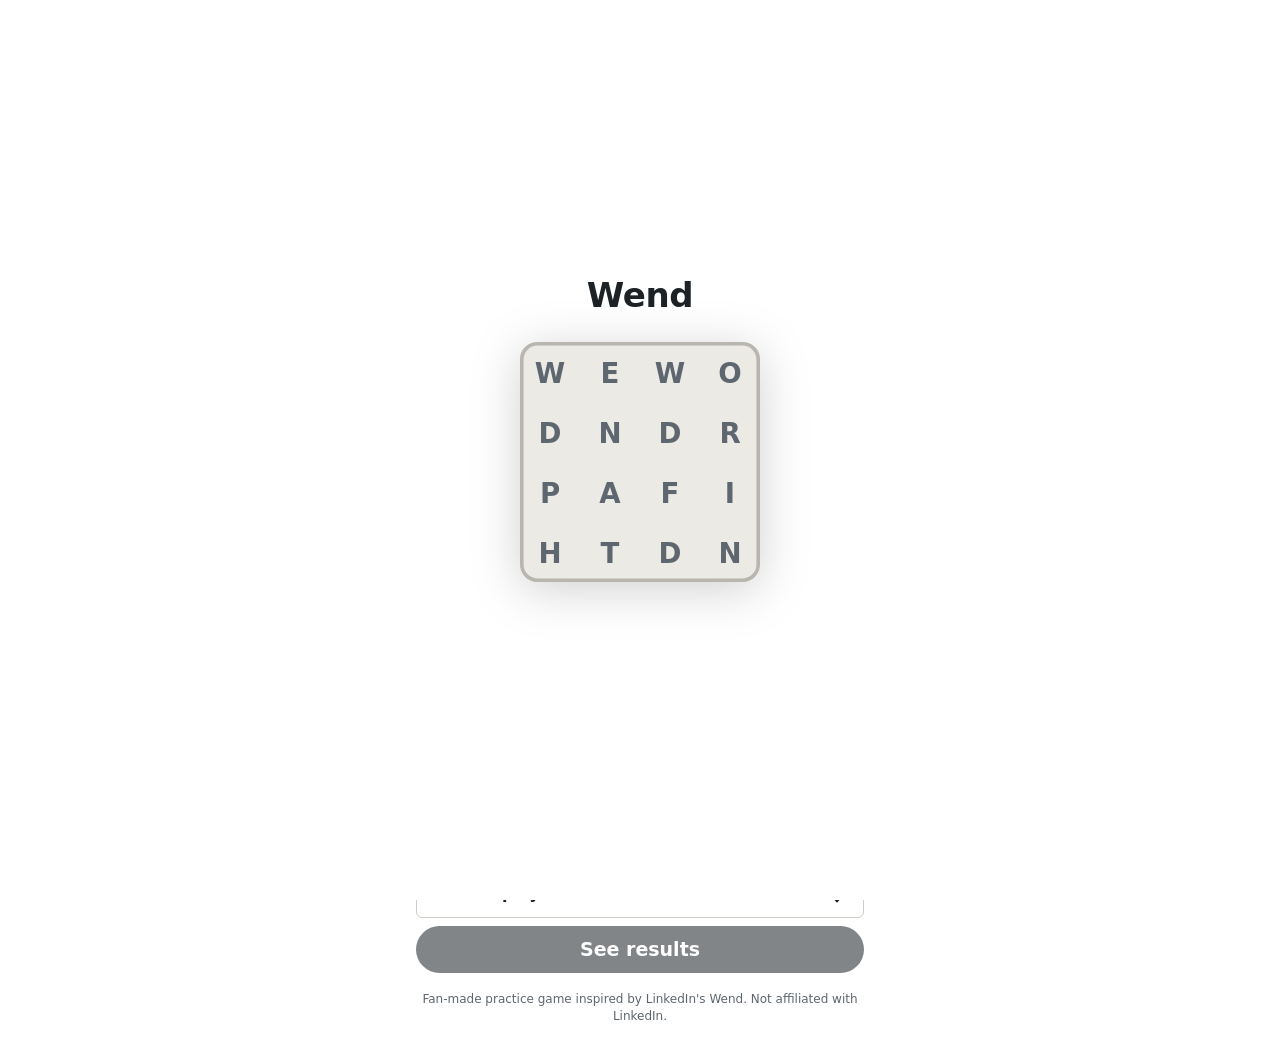
==== commit 24c7a078: "Unlimited practice puzzles, Expert level, Apple touch icons at root - Generator: re-roll words on a " ====
--- a/index.html
+++ b/index.html
@@ -13,9 +13,14 @@
 <meta name="mobile-web-app-capable" content="yes">
 <meta name="apple-mobile-web-app-title" content="Wend">
 <meta name="apple-mobile-web-app-status-bar-style" content="black-translucent">
-<link rel="manifest" href="manifest.webmanifest">
-<link rel="icon" type="image/png" href="icons/icon-192.png">
-<link rel="apple-touch-icon" href="icons/apple-touch-icon.png">
+<link rel="manifest" href="/manifest.webmanifest">
+<link rel="icon" type="image/png" sizes="32x32" href="/icons/favicon-32.png">
+<link rel="icon" type="image/png" sizes="192x192" href="/icons/icon-192.png">
+<!-- Apple touch icons: iOS uses these for Add to Home Screen. Served at the site root too, where iOS looks by default. -->
+<link rel="apple-touch-icon" href="/apple-touch-icon.png">
+<link rel="apple-touch-icon" sizes="152x152" href="/icons/apple-touch-icon-152.png">
+<link rel="apple-touch-icon" sizes="167x167" href="/icons/apple-touch-icon-167.png">
+<link rel="apple-touch-icon" sizes="180x180" href="/apple-touch-icon.png">
 <link rel="stylesheet" href="src/style.css">
 <script>
   // Installed-app mode always uses the dark look (the status bar text is light there).
@@ -140,11 +145,13 @@
 <dialog id="settingsDlg">
   <h2>Puzzle</h2>
   <nav class="modes" id="modes" aria-label="Puzzle mode">
-    <button data-mode="daily" class="active">Daily</button>
-    <button data-mode="easy">Easy</button>
-    <button data-mode="medium">Medium</button>
-    <button data-mode="hard">Hard</button>
+    <button data-mode="daily" class="active"><b>Daily</b><small>Same for everyone</small></button>
+    <button data-mode="easy"><b>Easy</b><small>4 words &middot; 5&times;5</small></button>
+    <button data-mode="medium"><b>Medium</b><small>5 words &middot; 6&times;6</small></button>
+    <button data-mode="hard"><b>Hard</b><small>6 words &middot; 7&times;7</small></button>
+    <button data-mode="expert" class="wide"><b>Expert</b><small>7 words &middot; 8&times;8 &middot; words up to 10 letters</small></button>
   </nav>
+  <p class="modes-note">Practice puzzles are unlimited &mdash; a new one is made every time.</p>
   <div class="toggles">
     <label class="toggle"><input type="checkbox" id="soundToggle" checked><span>Sound</span></label>
     <label class="toggle"><input type="checkbox" id="hapticToggle" checked><span>Vibration</span></label>
@@ -159,9 +166,12 @@
   <h2>Solved!</h2>
   <p id="winStats"></p>
   <pre id="shareText" class="share"></pre>
-  <div class="dlg-actions">
-    <button id="shareBtn" class="primary">Copy result</button>
-    <form method="dialog"><button>Close</button></form>
+  <div class="dlg-stack">
+    <button id="nextBtn" class="primary">Next puzzle</button>
+    <div class="dlg-actions">
+      <button id="shareBtn">Copy result</button>
+      <form method="dialog"><button>Close</button></form>
+    </div>
   </div>
 </dialog>
 
--- a/src/style.css
+++ b/src/style.css
@@ -17,7 +17,7 @@
   --accent-text: #fff;
   --results-bg: #1d2226;
   --results-text: #fff;
-  --c0: #00b4d8; --c1: #f58a00; --c2: #a259e6; --c3: #4fbf1a; --c4: #f43f6e; --c5: #6b6bf2;
+  --c0: #00b4d8; --c1: #f58a00; --c2: #a259e6; --c3: #4fbf1a; --c4: #f43f6e; --c5: #6b6bf2; --c6: #e6c200;
 }
 @media (prefers-color-scheme: dark) {
   :root {
@@ -37,7 +37,7 @@
 /* Region tint behind each word: its colour mixed into the page background. */
 :root, :root.dark { --t0: color-mix(in srgb, var(--c0) 30%, var(--bg)); --t1: color-mix(in srgb, var(--c1) 30%, var(--bg));
   --t2: color-mix(in srgb, var(--c2) 30%, var(--bg)); --t3: color-mix(in srgb, var(--c3) 30%, var(--bg));
-  --t4: color-mix(in srgb, var(--c4) 30%, var(--bg)); --t5: color-mix(in srgb, var(--c5) 30%, var(--bg)); }
+  --t4: color-mix(in srgb, var(--c4) 30%, var(--bg)); --t5: color-mix(in srgb, var(--c5) 30%, var(--bg)); --t6: color-mix(in srgb, var(--c6) 30%, var(--bg)); }
 
 * { box-sizing: border-box; }
 html { background: var(--bg); -webkit-text-size-adjust: 100%; overscroll-behavior: none; }
@@ -70,7 +70,7 @@
 .prog-bar { flex: 1; display: flex; gap: 4px; }
 .prog-bar i { flex: 1; height: 6px; border-radius: 3px; background: var(--pill); transition: background .3s, transform .3s; }
 .prog-bar i.on { transform: scaleY(1.35); }
-.prog-text { font-size: 13px; font-weight: 700; color: var(--muted); font-variant-numeric: tabular-nums; min-width: 78px; text-align: right; }
+.prog-text { font-size: 13px; font-weight: 700; color: var(--muted); font-variant-numeric: tabular-nums; white-space: nowrap; text-align: right; }
 
 .frame { position: relative; padding: 3px; background: var(--frame); border-radius: 12px; touch-action: none; cursor: pointer; }
 .board { display: block; width: 100%; height: auto; border-radius: 9px; overflow: hidden; user-select: none; -webkit-user-select: none; background: var(--frame); }
@@ -155,7 +155,11 @@
 @keyframes dlg { from { transform: translateY(12px) scale(.97); opacity: 0; } }
 dialog::backdrop { background: rgba(0, 0, 0, .6); }
 dialog h2 { margin-top: 0; }
-.modes { display: grid; grid-template-columns: 1fr 1fr; gap: 8px; margin-bottom: 14px; }
+.modes { display: grid; grid-template-columns: 1fr 1fr; gap: 8px; margin-bottom: 8px; }
+.modes button { display: flex; flex-direction: column; align-items: center; gap: 1px; line-height: 1.2; }
+.modes button small { font-size: 11px; font-weight: 600; opacity: .75; }
+.modes button.wide { grid-column: 1 / -1; }
+.modes-note { margin: 0 0 14px; font-size: 12px; color: var(--muted); text-align: center; }
 .modes button, .dlg-actions button { min-height: 44px; padding: 8px 14px; border-radius: 999px; border: 0; background: var(--pill); color: var(--text); font: inherit; font-weight: 600; cursor: pointer; width: 100%; }
 .modes button.active, button.primary { background: var(--accent); color: var(--accent-text); }
 .toggles { display: flex; gap: 18px; margin: 4px 0 16px; }
@@ -217,3 +221,6 @@
   .loader-tag span { animation: none !important; } .loader-tag span:last-child { opacity: 1; }
   .board *, .slot *, .results, dialog[open], .clear-chip { animation: none !important; }
 }
+
+.dlg-stack { display: flex; flex-direction: column; gap: 8px; }
+.dlg-stack > .primary { min-height: 48px; border: 0; border-radius: 999px; font: inherit; font-weight: 700; cursor: pointer; }
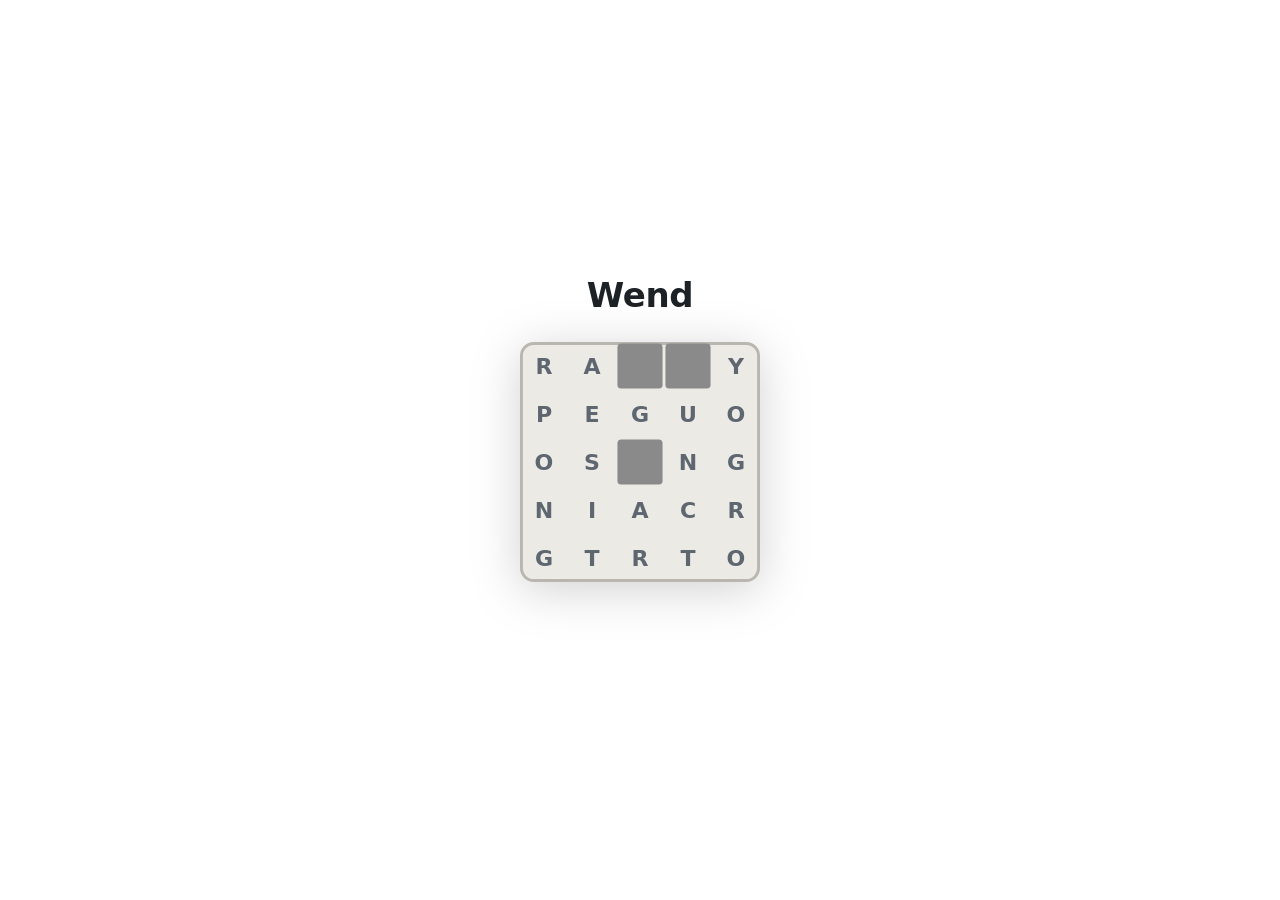
==== commit 332a2ff2: "Natural drag, one-screen layout, share image, snakier loader and icon - Drag: a path that fits no sl" ====
--- a/index.html
+++ b/index.html
@@ -31,43 +31,70 @@
 </head>
 <body>
 
-<!-- Loading screen: four words wend around a 4x4 board, one colour at a time, until every tile is used. -->
+<!-- Loading screen: four long words wind across a board one after another until every tile is used. -->
 <div id="loader" class="loader" role="status" aria-live="polite">
   <div class="loader-inner">
     <div class="loader-title">Wend</div>
-    <svg class="loader-board" viewBox="0 0 400 400" aria-hidden="true">
-      <rect x="3" y="3" width="394" height="394" rx="26" class="lb-frame"/>
+    <svg class="loader-board" viewBox="0 0 500 500" aria-hidden="true">
+      <rect x="3" y="3" width="494" height="494" rx="26" class="lb-frame"/>
+      <rect class="lb-blocked" x="203" y="3" width="94" height="94" rx="8"/>
+      <rect class="lb-blocked" x="303" y="3" width="94" height="94" rx="8"/>
+      <rect class="lb-blocked" x="203" y="203" width="94" height="94" rx="8"/>
       <g class="lb lb0">
-        <rect x="0" y="0" width="200" height="200" class="lb-tint t0"/>
-        <polyline pathLength="1" points="50,50 150,50 150,150 50,150" class="lb-snake s0"/>
-        <text x="50" y="52">W</text>
-        <text x="150" y="52">E</text>
-        <text x="150" y="152">N</text>
-        <text x="50" y="152">D</text>
+        <rect class="lb-tint t0" x="200" y="100" width="100" height="100"/>
+        <rect class="lb-tint t0" x="100" y="100" width="100" height="100"/>
+        <rect class="lb-tint t0" x="100" y="0" width="100" height="100"/>
+        <rect class="lb-tint t0" x="0" y="0" width="100" height="100"/>
+        <polyline pathLength="1" points="250,150 150,150 150,50 50,50" class="lb-snake s0"/>
+        <text x="250" y="152">G</text>
+        <text x="150" y="152">E</text>
+        <text x="150" y="52">A</text>
+        <text x="50" y="52">R</text>
       </g>
       <g class="lb lb1">
-        <rect x="200" y="0" width="200" height="200" class="lb-tint t1"/>
-        <polyline pathLength="1" points="250,50 350,50 350,150 250,150" class="lb-snake s1"/>
-        <text x="250" y="52">W</text>
-        <text x="350" y="52">O</text>
-        <text x="350" y="152">R</text>
-        <text x="250" y="152">D</text>
+        <rect class="lb-tint t1" x="400" y="0" width="100" height="100"/>
+        <rect class="lb-tint t1" x="400" y="100" width="100" height="100"/>
+        <rect class="lb-tint t1" x="300" y="100" width="100" height="100"/>
+        <rect class="lb-tint t1" x="300" y="200" width="100" height="100"/>
+        <rect class="lb-tint t1" x="400" y="200" width="100" height="100"/>
+        <polyline pathLength="1" points="450,50 450,150 350,150 350,250 450,250" class="lb-snake s1"/>
+        <text x="450" y="52">Y</text>
+        <text x="450" y="152">O</text>
+        <text x="350" y="152">U</text>
+        <text x="350" y="252">N</text>
+        <text x="450" y="252">G</text>
       </g>
       <g class="lb lb2">
-        <rect x="0" y="200" width="200" height="200" class="lb-tint t2"/>
-        <polyline pathLength="1" points="50,250 150,250 150,350 50,350" class="lb-snake s2"/>
-        <text x="50" y="252">P</text>
-        <text x="150" y="252">A</text>
-        <text x="150" y="352">T</text>
-        <text x="50" y="352">H</text>
+        <rect class="lb-tint t2" x="0" y="100" width="100" height="100"/>
+        <rect class="lb-tint t2" x="0" y="200" width="100" height="100"/>
+        <rect class="lb-tint t2" x="100" y="200" width="100" height="100"/>
+        <rect class="lb-tint t2" x="100" y="300" width="100" height="100"/>
+        <rect class="lb-tint t2" x="0" y="300" width="100" height="100"/>
+        <rect class="lb-tint t2" x="0" y="400" width="100" height="100"/>
+        <polyline pathLength="1" points="50,150 50,250 150,250 150,350 50,350 50,450" class="lb-snake s2"/>
+        <text x="50" y="152">P</text>
+        <text x="50" y="252">O</text>
+        <text x="150" y="252">S</text>
+        <text x="150" y="352">I</text>
+        <text x="50" y="352">N</text>
+        <text x="50" y="452">G</text>
       </g>
       <g class="lb lb3">
-        <rect x="200" y="200" width="200" height="200" class="lb-tint t3"/>
-        <polyline pathLength="1" points="250,250 350,250 350,350 250,350" class="lb-snake s3"/>
-        <text x="250" y="252">F</text>
-        <text x="350" y="252">I</text>
-        <text x="350" y="352">N</text>
-        <text x="250" y="352">D</text>
+        <rect class="lb-tint t3" x="100" y="400" width="100" height="100"/>
+        <rect class="lb-tint t3" x="200" y="400" width="100" height="100"/>
+        <rect class="lb-tint t3" x="200" y="300" width="100" height="100"/>
+        <rect class="lb-tint t3" x="300" y="300" width="100" height="100"/>
+        <rect class="lb-tint t3" x="300" y="400" width="100" height="100"/>
+        <rect class="lb-tint t3" x="400" y="400" width="100" height="100"/>
+        <rect class="lb-tint t3" x="400" y="300" width="100" height="100"/>
+        <polyline pathLength="1" points="150,450 250,450 250,350 350,350 350,450 450,450 450,350" class="lb-snake s3"/>
+        <text x="150" y="452">T</text>
+        <text x="250" y="452">R</text>
+        <text x="250" y="352">A</text>
+        <text x="350" y="352">C</text>
+        <text x="350" y="452">T</text>
+        <text x="450" y="452">O</text>
+        <text x="450" y="352">R</text>
       </g>
     </svg>
     <div class="loader-tag" aria-hidden="true">
@@ -95,6 +122,9 @@
       <button id="undoIcon" class="icon-btn muted" aria-label="Undo">
         <svg viewBox="0 0 24 24" width="26" height="26" fill="none" stroke="currentColor" stroke-width="1.8" stroke-linecap="round" stroke-linejoin="round" aria-hidden="true"><path d="M9 14L4 9l5-5"/><path d="M4 9h10.5a5.5 5.5 0 0 1 0 11H11"/></svg>
       </button>
+      <button id="helpBtn" class="icon-btn" aria-label="How to play">
+        <svg viewBox="0 0 24 24" width="26" height="26" fill="none" stroke="currentColor" stroke-width="1.8" stroke-linecap="round" stroke-linejoin="round" aria-hidden="true"><circle cx="12" cy="12" r="9"/><path d="M9.6 9.4a2.5 2.5 0 1 1 3.6 2.2c-.8.5-1.2 1-1.2 1.9"/><path d="M12 17h.01"/></svg>
+      </button>
       <button id="settingsBtn" class="icon-btn" aria-label="Settings and puzzle choice">
         <svg viewBox="0 0 24 24" width="26" height="26" fill="none" stroke="currentColor" stroke-width="1.8" stroke-linecap="round" stroke-linejoin="round" aria-hidden="true"><circle cx="12" cy="12" r="3"/><path d="M19.4 15a1.7 1.7 0 0 0 .3 1.8l.1.1a2 2 0 1 1-2.8 2.8l-.1-.1a1.7 1.7 0 0 0-1.8-.3 1.7 1.7 0 0 0-1 1.5V21a2 2 0 1 1-4 0v-.1a1.7 1.7 0 0 0-1.1-1.5 1.7 1.7 0 0 0-1.8.3l-.1.1a2 2 0 1 1-2.8-2.8l.1-.1a1.7 1.7 0 0 0 .3-1.8 1.7 1.7 0 0 0-1.5-1H3a2 2 0 1 1 0-4h.1a1.7 1.7 0 0 0 1.5-1.1 1.7 1.7 0 0 0-.3-1.8l-.1-.1a2 2 0 1 1 2.8-2.8l.1.1a1.7 1.7 0 0 0 1.8.3H9a1.7 1.7 0 0 0 1-1.5V3a2 2 0 1 1 4 0v.1a1.7 1.7 0 0 0 1 1.5 1.7 1.7 0 0 0 1.8-.3l.1-.1a2 2 0 1 1 2.8 2.8l-.1.1a1.7 1.7 0 0 0-.3 1.8V9a1.7 1.7 0 0 0 1.5 1H21a2 2 0 1 1 0 4h-.1a1.7 1.7 0 0 0-1.5 1z"/></svg>
       </button>
@@ -123,21 +153,8 @@
   <section class="actions">
     <button id="undoBtn" class="pill">Undo</button>
     <button id="hintBtn" class="pill">Hint</button>
+    <button id="resultsBtn" class="pill results" hidden>See results</button>
   </section>
-
-  <details class="how">
-    <summary>How to play</summary>
-    <ul>
-      <li>Drag across neighbouring tiles &mdash; up, down, left or right, never diagonally &mdash; and let go to place the word.</li>
-      <li>It fills the slot with that many letters. Only the <b>correct</b> word gets a green check and locks in.</li>
-      <li>Every open tile is used <b>exactly once</b>. No overlaps, no leftovers.</li>
-      <li>Wrong word? Tap it (on the board or in its slot) to remove it, or just trace a new one over it.</li>
-      <li>Prefer tapping? Tap tiles one by one, then tap the last tile again to place it.</li>
-    </ul>
-  </details>
-
-  <button id="resultsBtn" class="results" disabled>See results</button>
-  <p class="foot">Fan-made practice game inspired by LinkedIn's Wend. Not affiliated with LinkedIn.</p>
 </main>
 
 <canvas id="confetti" class="confetti" aria-hidden="true"></canvas>
@@ -162,16 +179,31 @@
   </div>
 </dialog>
 
+<dialog id="helpDlg">
+  <h2>How to play</h2>
+  <ul class="how">
+    <li>Drag across neighbouring tiles &mdash; up, down, left or right, never diagonally &mdash; to trace a word.</li>
+    <li>Let go and it fills the slot with that many letters. Only the <b>correct</b> word gets a green check and locks in.</li>
+    <li>Every open tile is used <b>exactly once</b>. No overlaps, no leftovers.</li>
+    <li>Not enough letters yet? Just pick up where you left off and keep dragging. Drag back over the last tile to undo a letter.</li>
+    <li>Wrong word? Tap it to remove it, drag from its last tile to extend it, or trace a new one over it.</li>
+    <li>Prefer tapping? Tap tiles one by one, then tap the last tile again to place it.</li>
+  </ul>
+  <p class="fine">Fan-made practice game inspired by LinkedIn's Wend. Not affiliated with LinkedIn.</p>
+  <form method="dialog"><button class="primary">Got it</button></form>
+</dialog>
+
 <dialog id="winDlg">
   <h2>Solved!</h2>
+  <img id="winImg" class="win-img" alt="Your solved puzzle">
   <p id="winStats"></p>
-  <pre id="shareText" class="share"></pre>
   <div class="dlg-stack">
     <button id="nextBtn" class="primary">Next puzzle</button>
     <div class="dlg-actions">
-      <button id="shareBtn">Copy result</button>
-      <form method="dialog"><button>Close</button></form>
-    </div>
+      <button id="shareBtn">Share image</button>
+      <button id="copyBtn">Copy image</button>
+    </div>
+    <form method="dialog"><button class="plain">Close</button></form>
   </div>
 </dialog>
 
--- a/src/style.css
+++ b/src/style.css
@@ -40,15 +40,17 @@
   --t4: color-mix(in srgb, var(--c4) 30%, var(--bg)); --t5: color-mix(in srgb, var(--c5) 30%, var(--bg)); --t6: color-mix(in srgb, var(--c6) 30%, var(--bg)); }
 
 * { box-sizing: border-box; }
-html { background: var(--bg); -webkit-text-size-adjust: 100%; overscroll-behavior: none; }
-body { margin: 0; background: var(--bg); color: var(--text); overscroll-behavior: none;
+html { background: var(--bg); -webkit-text-size-adjust: 100%; overscroll-behavior: none; height: 100%; overflow: hidden; }
+body { height: 100%; overflow: hidden; margin: 0; background: var(--bg); color: var(--text); overscroll-behavior: none;
   font: 16px/1.4 system-ui, -apple-system, "Segoe UI", Roboto, sans-serif; -webkit-font-smoothing: antialiased;
   -webkit-tap-highlight-color: transparent; -webkit-touch-callout: none; }
 button, .frame, .slots { touch-action: manipulation; }
 
 /* The safe-area inset keeps the header clear of the clock/notch when installed as an app. */
-.app { max-width: 480px; min-height: 100vh; min-height: 100dvh; margin: 0 auto; background: var(--bg);
-  padding: env(safe-area-inset-top) 16px calc(24px + env(safe-area-inset-bottom)); }
+.app { --chrome: 218px; max-width: 480px; height: 100vh; height: 100dvh; margin: 0 auto; background: var(--bg);
+  display: flex; flex-direction: column;
+  padding: env(safe-area-inset-top) 16px calc(12px + env(safe-area-inset-bottom)); }
+.app > * { flex: none; }
 
 /* Header. The title is centred with flexbox (no transform), so text stays pixel-sharp. */
 .top { position: relative; display: flex; align-items: center; justify-content: space-between; height: 56px; margin-bottom: 4px; }
@@ -66,13 +68,16 @@
 #undoIcon:not(:disabled) { color: var(--text); }
 
 /* Progress: one segment per word, filled in that word's colour when found. */
-.progress { display: flex; align-items: center; gap: 10px; margin: 2px 2px 12px; }
+.progress { display: flex; align-items: center; gap: 10px; margin: 0 2px 10px; height: 16px; }
 .prog-bar { flex: 1; display: flex; gap: 4px; }
 .prog-bar i { flex: 1; height: 6px; border-radius: 3px; background: var(--pill); transition: background .3s, transform .3s; }
 .prog-bar i.on { transform: scaleY(1.35); }
 .prog-text { font-size: 13px; font-weight: 700; color: var(--muted); font-variant-numeric: tabular-nums; white-space: nowrap; text-align: right; }
 
-.frame { position: relative; padding: 3px; background: var(--frame); border-radius: 12px; touch-action: none; cursor: pointer; }
+.frame { position: relative; padding: 3px; background: var(--frame); border-radius: 12px; touch-action: none; cursor: pointer;
+  width: min(100%, calc(100vh - env(safe-area-inset-top) - env(safe-area-inset-bottom) - var(--chrome) - var(--slots-h, 100px)));
+  width: min(100%, calc(100dvh - env(safe-area-inset-top) - env(safe-area-inset-bottom) - var(--chrome) - var(--slots-h, 100px)));
+  margin: 0 auto; }
 .board { display: block; width: 100%; height: auto; border-radius: 9px; overflow: hidden; user-select: none; -webkit-user-select: none; background: var(--frame); }
 .board > *:not(.tile), .board text, .board g { pointer-events: none; }
 .board .tile { stroke: var(--grid); stroke-width: 1; transition: fill .2s; }
@@ -110,7 +115,7 @@
 .toast.show { opacity: 1; transform: translateY(-110%); }
 
 /* Live word chip: takes the colour of the slot the word would fill. */
-.current-row { display: flex; align-items: center; justify-content: center; gap: 8px; height: 40px; margin: 14px 0 6px; }
+.current-row { display: flex; align-items: center; justify-content: center; gap: 8px; height: 36px; margin: 10px 0 6px; }
 .current { margin: 0; padding: 0 16px; line-height: 36px; border-radius: 999px; font-size: 14px; font-weight: 600; color: var(--muted); transition: background .12s, color .12s; }
 .current.active { font-size: 20px; font-weight: 800; letter-spacing: .14em; background: var(--chip, var(--pill)); color: var(--chip-text, var(--text)); }
 .current.active.fits { box-shadow: 0 0 0 3px color-mix(in srgb, var(--chip) 35%, transparent); }
@@ -130,23 +135,16 @@
 @keyframes target { 50% { box-shadow: 0 0 0 2px var(--sc); } }
 @keyframes drop { from { transform: translateY(-10px) scale(.5); opacity: 0; } }
 
-.actions { display: flex; gap: 8px; margin-top: 16px; }
+.actions { display: flex; gap: 8px; margin-top: auto; padding-top: 10px; }
 .pill { flex: 1; height: 40px; border-radius: 999px; border: 0; background: var(--pill); color: var(--text); font: inherit; font-weight: 700; font-size: 16px; cursor: pointer; padding: 0; transition: transform .1s, opacity .15s; }
 .pill:active:not(:disabled) { transform: scale(.97); }
 .pill:disabled { cursor: default; color: var(--pill-text); opacity: .75; }
 
-.how { margin-top: 16px; border: 1px solid var(--line); border-radius: 6px; padding: 0 16px; }
-.how summary { min-height: 46px; display: flex; align-items: center; justify-content: space-between; font-weight: 700; font-size: 16px; cursor: pointer; list-style: none; }
-.how summary::-webkit-details-marker { display: none; }
-.how summary::after { content: ""; width: 10px; height: 10px; border-right: 2px solid currentColor; border-bottom: 2px solid currentColor; transform: rotate(45deg); margin-right: 4px; transition: transform .15s; }
-.how[open] summary::after { transform: rotate(-135deg); }
-.how ul { margin: 0 0 14px; padding-left: 20px; color: var(--muted); font-size: 15px; }
-
-.results { display: block; width: 100%; margin-top: 8px; height: 47px; border: 0; border-radius: 999px; background: var(--results-bg); color: var(--results-text); font: inherit; font-weight: 800; font-size: 19px; cursor: pointer; padding: 0; transition: opacity .2s, transform .1s; }
-.results:disabled { opacity: .55; cursor: default; }
-.results.ready { animation: ready 1.4s ease-in-out infinite; }
+
+.pill.results { background: var(--results-bg); color: var(--results-text); font-weight: 800; font-size: 17px; }
+.pill.results[hidden] { display: none; }
+.pill.results.ready { animation: ready 1.4s ease-in-out infinite; }
 @keyframes ready { 50% { transform: scale(1.025); box-shadow: 0 0 0 6px color-mix(in srgb, var(--ok) 30%, transparent); } }
-.foot { color: var(--muted); font-size: 12px; text-align: center; margin-top: 18px; }
 
 button:focus-visible, summary:focus-visible { outline: 3px solid var(--accent); outline-offset: 2px; }
 
@@ -184,8 +182,9 @@
 .lb-tint { opacity: 0; }
 .lb-snake { fill: none; stroke-width: 64; stroke-linecap: round; stroke-linejoin: round; stroke-dasharray: 1; stroke-dashoffset: 1; opacity: 0; }
 .lb text { font: 800 46px system-ui, -apple-system, "Segoe UI", Roboto, sans-serif; text-anchor: middle; dominant-baseline: central; fill: var(--muted); }
-.s0 { stroke: var(--c4); } .s1 { stroke: var(--c0); } .s2 { stroke: var(--c2); } .s3 { stroke: var(--c1); }
-.t0 { fill: var(--t4); } .t1 { fill: var(--t0); } .t2 { fill: var(--t2); } .t3 { fill: var(--t1); }
+.s0 { stroke: var(--c4); } .s1 { stroke: var(--c5); } .s2 { stroke: var(--c3); } .s3 { stroke: var(--c2); }
+.t0 { fill: var(--t4); } .t1 { fill: var(--t5); } .t2 { fill: var(--t3); } .t3 { fill: var(--t2); }
+.lb-blocked { fill: var(--blocked); }
 /* One 3.8s loop: each word wends around its block in turn, then the board resets. */
 .s0 { animation: draw0 3.8s ease-in-out infinite; } .s1 { animation: draw1 3.8s ease-in-out infinite; }
 .s2 { animation: draw2 3.8s ease-in-out infinite; } .s3 { animation: draw3 3.8s ease-in-out infinite; }
@@ -224,3 +223,17 @@
 
 .dlg-stack { display: flex; flex-direction: column; gap: 8px; }
 .dlg-stack > .primary { min-height: 48px; border: 0; border-radius: 999px; font: inherit; font-weight: 700; cursor: pointer; }
+
+/* Dialogs: how to play, results */
+dialog { max-height: calc(100dvh - 24px); overflow: auto; }
+.how { margin: 0 0 12px; padding-left: 20px; color: var(--muted); font-size: 15px; }
+.how li { margin-bottom: 6px; }
+.fine { margin: 0 0 14px; font-size: 12px; color: var(--muted); }
+dialog form button, button.plain { width: 100%; min-height: 44px; border-radius: 999px; border: 0; background: var(--pill); color: var(--text); font: inherit; font-weight: 600; cursor: pointer; }
+dialog form button.primary { background: var(--accent); color: var(--accent-text); }
+.win-img { display: block; width: auto; max-width: 100%; max-height: 46dvh; margin: 0 auto 10px; border-radius: 12px; background: #1b1f23; }
+#winStats { margin: 0 0 12px; font-size: 14px; color: var(--muted); text-align: center; }
+.dlg-stack form { display: block; }
+
+/* display rules above must not defeat the hidden attribute */
+.clear-chip[hidden], .pill[hidden], .slot[hidden] { display: none; }
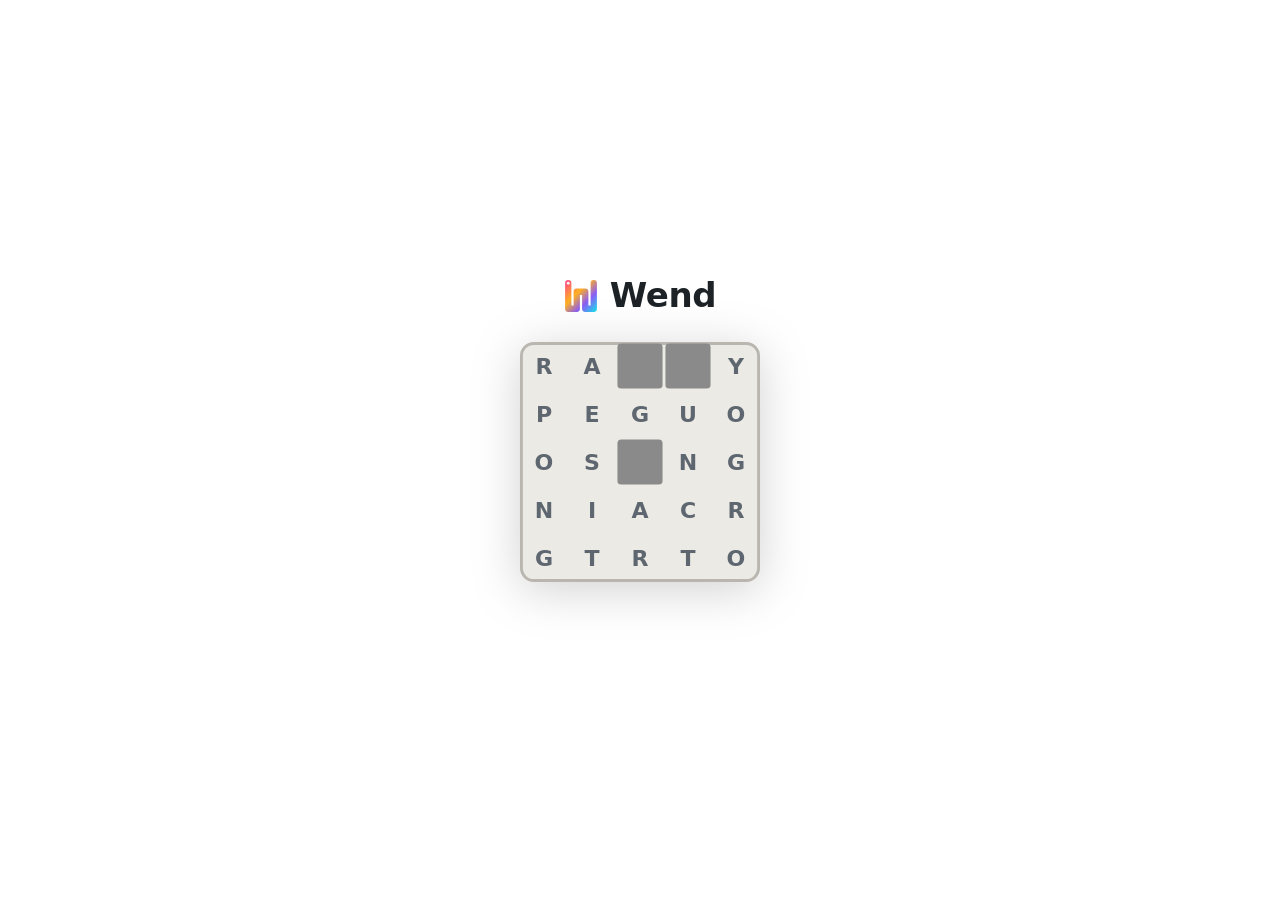
==== commit c2a02a36: "Bigger board, no wasted space, modern logo, crisp header - Layout: board sits in a flexible area and" ====
--- a/index.html
+++ b/index.html
@@ -8,11 +8,11 @@
 <meta name="color-scheme" content="dark light">
 <meta name="theme-color" content="#ffffff" media="(prefers-color-scheme: light)">
 <meta name="theme-color" content="#1b1f23" media="(prefers-color-scheme: dark)">
-<!-- Installed web app (Add to Home Screen): full screen, content drawn under a see-through status bar -->
+<!-- Installed web app (Add to Home Screen): full screen with a solid status bar (content starts below it, so no blur) -->
 <meta name="apple-mobile-web-app-capable" content="yes">
 <meta name="mobile-web-app-capable" content="yes">
 <meta name="apple-mobile-web-app-title" content="Wend">
-<meta name="apple-mobile-web-app-status-bar-style" content="black-translucent">
+<meta name="apple-mobile-web-app-status-bar-style" content="black">
 <link rel="manifest" href="/manifest.webmanifest">
 <link rel="icon" type="image/png" sizes="32x32" href="/icons/favicon-32.png">
 <link rel="icon" type="image/png" sizes="192x192" href="/icons/icon-192.png">
@@ -34,7 +34,7 @@
 <!-- Loading screen: four long words wind across a board one after another until every tile is used. -->
 <div id="loader" class="loader" role="status" aria-live="polite">
   <div class="loader-inner">
-    <div class="loader-title">Wend</div>
+    <div class="loader-title"><svg class="mark" viewBox="0 0 400 400" aria-hidden="true"><defs><linearGradient id="mk2" gradientUnits="userSpaceOnUse" x1="30" y1="30" x2="370" y2="370"><stop offset="0" stop-color="#ff4d7e"/><stop offset=".38" stop-color="#ffb020"/><stop offset=".7" stop-color="#8b5cf6"/><stop offset="1" stop-color="#22d3ee"/></linearGradient></defs><polyline points="50,50 50,350 150,350 150,150 250,150 250,350 350,350 350,50" fill="none" stroke="url(#mk2)" stroke-width="74" stroke-linecap="round" stroke-linejoin="round"/><circle cx="50" cy="50" r="17" fill="#fff" fill-opacity=".92"/></svg><span>Wend</span></div>
     <svg class="loader-board" viewBox="0 0 500 500" aria-hidden="true">
       <rect x="3" y="3" width="494" height="494" rx="26" class="lb-frame"/>
       <rect class="lb-blocked" x="203" y="3" width="94" height="94" rx="8"/>
@@ -109,19 +109,13 @@
 <main class="app" id="app">
   <header class="top">
     <div class="left">
-      <button id="backBtn" class="icon-btn" aria-label="Choose puzzle">
-        <svg viewBox="0 0 24 24" width="26" height="26" fill="none" stroke="currentColor" stroke-width="1.8" stroke-linecap="round" stroke-linejoin="round" aria-hidden="true"><path d="M20 12H4M10 6l-6 6 6 6"/></svg>
-      </button>
       <div class="timer-wrap" aria-label="Elapsed time">
         <svg viewBox="0 0 24 24" width="22" height="22" fill="none" stroke="currentColor" stroke-width="2" stroke-linecap="round" aria-hidden="true"><circle cx="12" cy="12" r="9"/><path d="M12 7v5l3 2"/></svg>
         <span id="timer" class="timer">0:00</span>
       </div>
     </div>
-    <h1>Wend</h1>
+    <h1><svg class="mark" viewBox="0 0 400 400" aria-hidden="true"><defs><linearGradient id="mk1" gradientUnits="userSpaceOnUse" x1="30" y1="30" x2="370" y2="370"><stop offset="0" stop-color="#ff4d7e"/><stop offset=".38" stop-color="#ffb020"/><stop offset=".7" stop-color="#8b5cf6"/><stop offset="1" stop-color="#22d3ee"/></linearGradient></defs><polyline points="50,50 50,350 150,350 150,150 250,150 250,350 350,350 350,50" fill="none" stroke="url(#mk1)" stroke-width="74" stroke-linecap="round" stroke-linejoin="round"/><circle cx="50" cy="50" r="17" fill="#fff" fill-opacity=".92"/></svg><span>Wend</span></h1>
     <div class="right">
-      <button id="undoIcon" class="icon-btn muted" aria-label="Undo">
-        <svg viewBox="0 0 24 24" width="26" height="26" fill="none" stroke="currentColor" stroke-width="1.8" stroke-linecap="round" stroke-linejoin="round" aria-hidden="true"><path d="M9 14L4 9l5-5"/><path d="M4 9h10.5a5.5 5.5 0 0 1 0 11H11"/></svg>
-      </button>
       <button id="helpBtn" class="icon-btn" aria-label="How to play">
         <svg viewBox="0 0 24 24" width="26" height="26" fill="none" stroke="currentColor" stroke-width="1.8" stroke-linecap="round" stroke-linejoin="round" aria-hidden="true"><circle cx="12" cy="12" r="9"/><path d="M9.6 9.4a2.5 2.5 0 1 1 3.6 2.2c-.8.5-1.2 1-1.2 1.9"/><path d="M12 17h.01"/></svg>
       </button>
@@ -136,10 +130,12 @@
     <span id="progText" class="prog-text"></span>
   </div>
 
-  <section class="frame" id="frame">
-    <svg id="board" class="board" role="group" aria-label="Letter grid"></svg>
-    <div id="toast" class="toast" role="status" aria-live="polite"></div>
-  </section>
+  <div class="board-area">
+    <section class="frame" id="frame">
+      <svg id="board" class="board" role="group" aria-label="Letter grid"></svg>
+      <div id="toast" class="toast" role="status" aria-live="polite"></div>
+    </section>
+  </div>
 
   <div class="current-row">
     <p id="current" class="current" aria-live="polite">Drag across tiles to spell a word</p>
--- a/src/style.css
+++ b/src/style.css
@@ -40,24 +40,29 @@
   --t4: color-mix(in srgb, var(--c4) 30%, var(--bg)); --t5: color-mix(in srgb, var(--c5) 30%, var(--bg)); --t6: color-mix(in srgb, var(--c6) 30%, var(--bg)); }
 
 * { box-sizing: border-box; }
-html { background: var(--bg); -webkit-text-size-adjust: 100%; overscroll-behavior: none; height: 100%; overflow: hidden; }
-body { height: 100%; overflow: hidden; margin: 0; background: var(--bg); color: var(--text); overscroll-behavior: none;
+html { background: var(--bg); -webkit-text-size-adjust: 100%; overscroll-behavior: none; }
+body { margin: 0; background: var(--bg); color: var(--text); overscroll-behavior: none;
   font: 16px/1.4 system-ui, -apple-system, "Segoe UI", Roboto, sans-serif; -webkit-font-smoothing: antialiased;
   -webkit-tap-highlight-color: transparent; -webkit-touch-callout: none; }
 button, .frame, .slots { touch-action: manipulation; }
 
 /* The safe-area inset keeps the header clear of the clock/notch when installed as an app. */
-.app { --chrome: 218px; max-width: 480px; height: 100vh; height: 100dvh; margin: 0 auto; background: var(--bg);
+.app { max-width: 480px; min-height: 100vh; min-height: 100dvh; margin: 0 auto; background: var(--bg);
   display: flex; flex-direction: column;
   padding: env(safe-area-inset-top) 16px calc(12px + env(safe-area-inset-bottom)); }
 .app > * { flex: none; }
+/* The board takes whatever height the rest of the screen leaves (never more than the width allows),
+   so there's no empty space and no guessing at the size of the other parts. On very small screens
+   it stops at a minimum size and the page scrolls instead. */
+.app > .board-area { flex: 1 1 0; min-height: 280px; display: flex; align-items: center; justify-content: center; }
 
 /* Header. The title is centred with flexbox (no transform), so text stays pixel-sharp. */
 .top { position: relative; display: flex; align-items: center; justify-content: space-between; height: 56px; margin-bottom: 4px; }
 .top .left, .top .right { display: flex; align-items: center; gap: 4px; position: relative; z-index: 1; }
 .top .right { gap: 0; }
-h1 { position: absolute; inset: 0; margin: 0; display: flex; align-items: center; justify-content: center; pointer-events: none;
+h1 { position: absolute; inset: 0; margin: 0; display: flex; align-items: center; justify-content: center; gap: 8px; pointer-events: none;
   font-size: 28px; font-weight: 800; letter-spacing: -0.01em; }
+.mark { width: 26px; height: 26px; flex: none; }
 .timer-wrap { display: flex; align-items: center; gap: 6px; margin-left: 2px; color: var(--text); }
 .timer { font-size: 20px; font-weight: 700; font-variant-numeric: tabular-nums; }
 .icon-btn { width: 44px; height: 44px; border: 0; background: transparent; color: var(--text); cursor: pointer; display: grid; place-items: center; border-radius: 50%; padding: 0; transition: transform .1s, opacity .15s; }
@@ -74,10 +79,11 @@
 .prog-bar i.on { transform: scaleY(1.35); }
 .prog-text { font-size: 13px; font-weight: 700; color: var(--muted); font-variant-numeric: tabular-nums; white-space: nowrap; text-align: right; }
 
-.frame { position: relative; padding: 3px; background: var(--frame); border-radius: 12px; touch-action: none; cursor: pointer;
-  width: min(100%, calc(100vh - env(safe-area-inset-top) - env(safe-area-inset-bottom) - var(--chrome) - var(--slots-h, 100px)));
-  width: min(100%, calc(100dvh - env(safe-area-inset-top) - env(safe-area-inset-bottom) - var(--chrome) - var(--slots-h, 100px)));
-  margin: 0 auto; }
+.frame { position: relative; padding: 3px; background: var(--frame); border-radius: 12px; touch-action: none; cursor: pointer; width: min(100%, 62vh); }
+@supports (width: 1cqw) {
+  .board-area { container-type: size; }
+  .frame { width: min(100cqw, 100cqh); }
+}
 .board { display: block; width: 100%; height: auto; border-radius: 9px; overflow: hidden; user-select: none; -webkit-user-select: none; background: var(--frame); }
 .board > *:not(.tile), .board text, .board g { pointer-events: none; }
 .board .tile { stroke: var(--grid); stroke-width: 1; transition: fill .2s; }
@@ -135,7 +141,7 @@
 @keyframes target { 50% { box-shadow: 0 0 0 2px var(--sc); } }
 @keyframes drop { from { transform: translateY(-10px) scale(.5); opacity: 0; } }
 
-.actions { display: flex; gap: 8px; margin-top: auto; padding-top: 10px; }
+.actions { display: flex; gap: 8px; padding-top: 10px; }
 .pill { flex: 1; height: 40px; border-radius: 999px; border: 0; background: var(--pill); color: var(--text); font: inherit; font-weight: 700; font-size: 16px; cursor: pointer; padding: 0; transition: transform .1s, opacity .15s; }
 .pill:active:not(:disabled) { transform: scale(.97); }
 .pill:disabled { cursor: default; color: var(--pill-text); opacity: .75; }
@@ -176,7 +182,8 @@
 .loader.hide * { animation-play-state: paused !important; }
 .loader[hidden] { display: none; }
 .loader-inner { display: flex; flex-direction: column; align-items: center; gap: 22px; padding: 24px; }
-.loader-title { font-size: 34px; font-weight: 800; letter-spacing: -0.01em; }
+.loader-title { display: flex; align-items: center; gap: 12px; font-size: 34px; font-weight: 800; letter-spacing: -0.01em; }
+.loader-title .mark { width: 34px; height: 34px; }
 .loader-board { width: min(58vw, 240px); height: auto; filter: drop-shadow(0 8px 24px rgba(0, 0, 0, .18)); }
 .lb-frame { fill: var(--cell); stroke: var(--frame); stroke-width: 6; }
 .lb-tint { opacity: 0; }
@@ -237,3 +244,6 @@
 
 /* display rules above must not defeat the hidden attribute */
 .clear-chip[hidden], .pill[hidden], .slot[hidden] { display: none; }
+
+/* Installed app: the status bar is solid black, so the page is too (seamless, and easy on OLED). */
+:root.standalone { --bg: #000; --surface: #14171a; --cell: #14181c; --pill: #2a2e33; --grid: rgba(255, 255, 255, .07); }
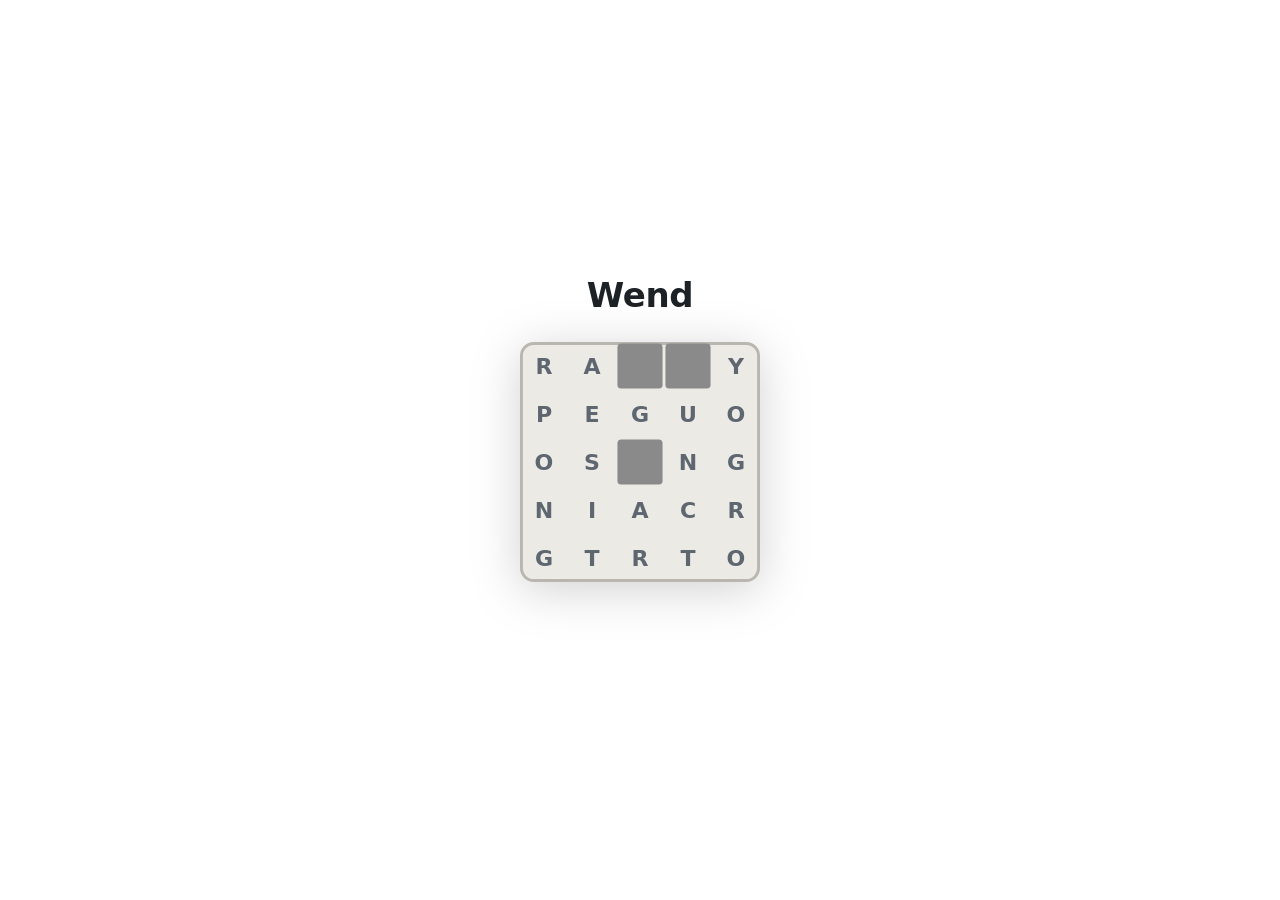
==== commit 523a816c: "Fix stuck loading screen, redo icon as the real board - Stuck loader: a stale cached game.js (5 min " ====
--- a/index.html
+++ b/index.html
@@ -28,13 +28,29 @@
     document.documentElement.classList.add('standalone', 'dark');
   }
 </script>
+<script>
+  // If the game fails to start (or is slow), say so instead of showing the loading animation forever.
+  (function () {
+    function started() { return window.__wend && window.__wend.puzzle; }
+    function fail(msg) {
+      if (started()) return;
+      var box = document.getElementById('loadError'), note = document.getElementById('loadErrorNote');
+      if (!box) return;
+      box.hidden = false;
+      if (note && msg) note.textContent = String(msg).slice(0, 160);
+    }
+    window.addEventListener('error', function (e) { fail(e && e.message); });
+    window.addEventListener('unhandledrejection', function (e) { fail(e && e.reason && (e.reason.message || e.reason)); });
+    setTimeout(function () { fail('Taking longer than expected'); }, 12000);
+  })();
+</script>
 </head>
 <body>
 
 <!-- Loading screen: four long words wind across a board one after another until every tile is used. -->
 <div id="loader" class="loader" role="status" aria-live="polite">
   <div class="loader-inner">
-    <div class="loader-title"><svg class="mark" viewBox="0 0 400 400" aria-hidden="true"><defs><linearGradient id="mk2" gradientUnits="userSpaceOnUse" x1="30" y1="30" x2="370" y2="370"><stop offset="0" stop-color="#ff4d7e"/><stop offset=".38" stop-color="#ffb020"/><stop offset=".7" stop-color="#8b5cf6"/><stop offset="1" stop-color="#22d3ee"/></linearGradient></defs><polyline points="50,50 50,350 150,350 150,150 250,150 250,350 350,350 350,50" fill="none" stroke="url(#mk2)" stroke-width="74" stroke-linecap="round" stroke-linejoin="round"/><circle cx="50" cy="50" r="17" fill="#fff" fill-opacity=".92"/></svg><span>Wend</span></div>
+    <div class="loader-title">Wend</div>
     <svg class="loader-board" viewBox="0 0 500 500" aria-hidden="true">
       <rect x="3" y="3" width="494" height="494" rx="26" class="lb-frame"/>
       <rect class="lb-blocked" x="203" y="3" width="94" height="94" rx="8"/>
@@ -97,6 +113,11 @@
         <text x="450" y="352">R</text>
       </g>
     </svg>
+    <div id="loadError" class="load-error" hidden>
+      <p>Wend didn&rsquo;t load properly.</p>
+      <button onclick="location.reload()">Reload</button>
+      <small id="loadErrorNote"></small>
+    </div>
     <div class="loader-tag" aria-hidden="true">
       <span>Wending your words&hellip;</span>
       <span>Hiding the decoys&hellip;</span>
@@ -114,7 +135,7 @@
         <span id="timer" class="timer">0:00</span>
       </div>
     </div>
-    <h1><svg class="mark" viewBox="0 0 400 400" aria-hidden="true"><defs><linearGradient id="mk1" gradientUnits="userSpaceOnUse" x1="30" y1="30" x2="370" y2="370"><stop offset="0" stop-color="#ff4d7e"/><stop offset=".38" stop-color="#ffb020"/><stop offset=".7" stop-color="#8b5cf6"/><stop offset="1" stop-color="#22d3ee"/></linearGradient></defs><polyline points="50,50 50,350 150,350 150,150 250,150 250,350 350,350 350,50" fill="none" stroke="url(#mk1)" stroke-width="74" stroke-linecap="round" stroke-linejoin="round"/><circle cx="50" cy="50" r="17" fill="#fff" fill-opacity=".92"/></svg><span>Wend</span></h1>
+    <h1>Wend</h1>
     <div class="right">
       <button id="helpBtn" class="icon-btn" aria-label="How to play">
         <svg viewBox="0 0 24 24" width="26" height="26" fill="none" stroke="currentColor" stroke-width="1.8" stroke-linecap="round" stroke-linejoin="round" aria-hidden="true"><circle cx="12" cy="12" r="9"/><path d="M9.6 9.4a2.5 2.5 0 1 1 3.6 2.2c-.8.5-1.2 1-1.2 1.9"/><path d="M12 17h.01"/></svg>
--- a/src/style.css
+++ b/src/style.css
@@ -62,7 +62,6 @@
 .top .right { gap: 0; }
 h1 { position: absolute; inset: 0; margin: 0; display: flex; align-items: center; justify-content: center; gap: 8px; pointer-events: none;
   font-size: 28px; font-weight: 800; letter-spacing: -0.01em; }
-.mark { width: 26px; height: 26px; flex: none; }
 .timer-wrap { display: flex; align-items: center; gap: 6px; margin-left: 2px; color: var(--text); }
 .timer { font-size: 20px; font-weight: 700; font-variant-numeric: tabular-nums; }
 .icon-btn { width: 44px; height: 44px; border: 0; background: transparent; color: var(--text); cursor: pointer; display: grid; place-items: center; border-radius: 50%; padding: 0; transition: transform .1s, opacity .15s; }
@@ -183,7 +182,6 @@
 .loader[hidden] { display: none; }
 .loader-inner { display: flex; flex-direction: column; align-items: center; gap: 22px; padding: 24px; }
 .loader-title { display: flex; align-items: center; gap: 12px; font-size: 34px; font-weight: 800; letter-spacing: -0.01em; }
-.loader-title .mark { width: 34px; height: 34px; }
 .loader-board { width: min(58vw, 240px); height: auto; filter: drop-shadow(0 8px 24px rgba(0, 0, 0, .18)); }
 .lb-frame { fill: var(--cell); stroke: var(--frame); stroke-width: 6; }
 .lb-tint { opacity: 0; }
@@ -247,3 +245,10 @@
 
 /* Installed app: the status bar is solid black, so the page is too (seamless, and easy on OLED). */
 :root.standalone { --bg: #000; --surface: #14171a; --cell: #14181c; --pill: #2a2e33; --grid: rgba(255, 255, 255, .07); }
+
+/* Shown on the loading screen if the game fails to start */
+.load-error { text-align: center; }
+.load-error[hidden] { display: none; }
+.load-error p { margin: 0 0 10px; font-weight: 700; }
+.load-error button { min-height: 44px; padding: 0 28px; border: 0; border-radius: 999px; background: var(--accent); color: var(--accent-text); font: inherit; font-weight: 700; cursor: pointer; }
+.load-error small { display: block; margin-top: 10px; color: var(--muted); font-size: 12px; word-break: break-word; }
